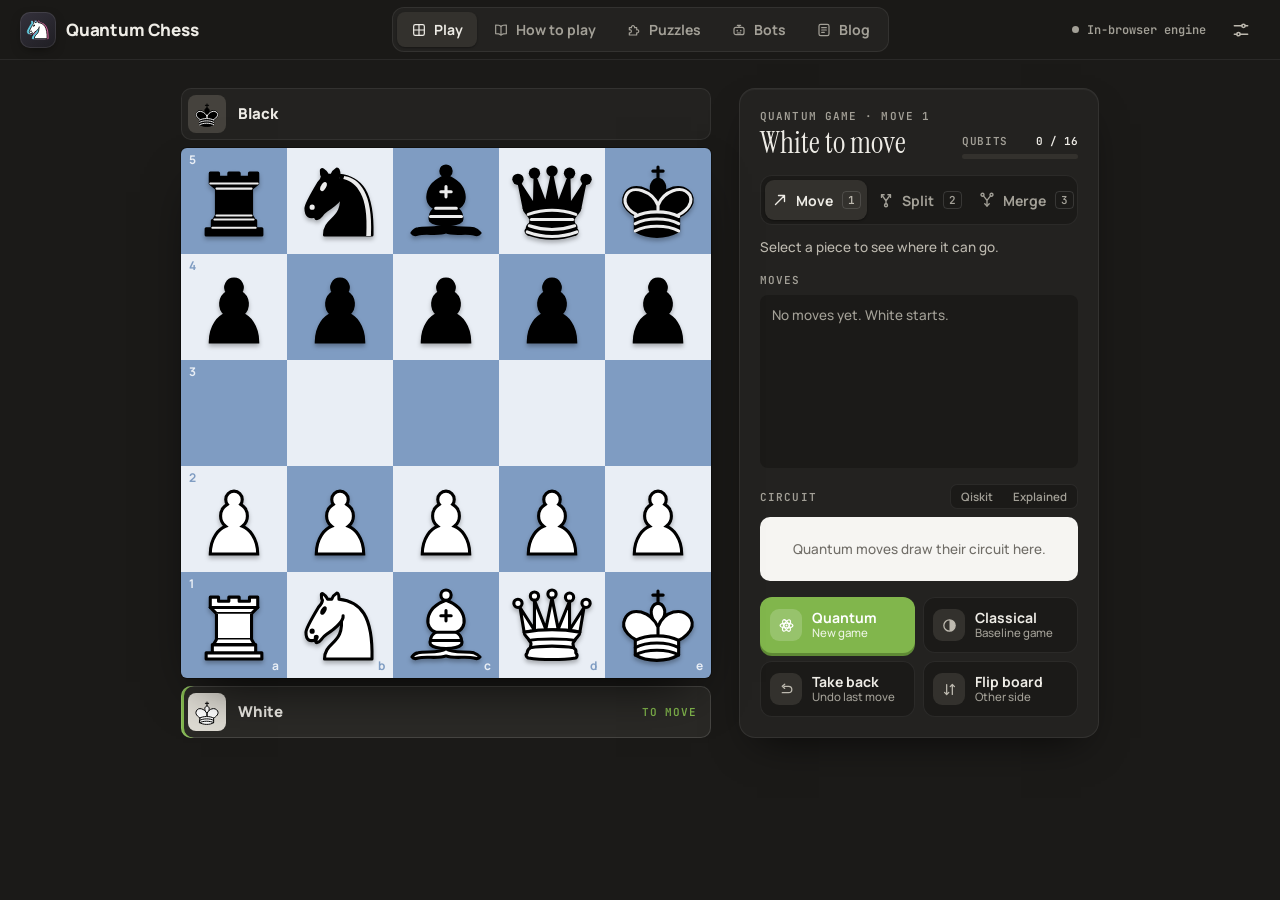
==== web/index.html @ 4a75a184 "Action tiles on Play, bots beside the board, author block on the Blog - Play panel: four rectangular" ====
<!doctype html>
<html lang="en">
<head>
<meta charset="utf-8">
<meta name="viewport" content="width=device-width, initial-scale=1">
<title>Quantum Chess 5×5</title>
<link rel="preconnect" href="https://fonts.googleapis.com">
<link rel="preconnect" href="https://fonts.gstatic.com" crossorigin>
<link rel="stylesheet" href="https://fonts.googleapis.com/css2?family=Manrope:wght@400;500;600;700;800&family=Instrument+Serif:ital@0;1&family=JetBrains+Mono:wght@400;600&display=swap">
<link rel="stylesheet" href="style.css">
<script>
  try {
    var ui = (JSON.parse(localStorage.getItem("qc-settings") || "{}").ui) || "dark";
    if (ui === "system") ui = matchMedia("(prefers-color-scheme: light)").matches ? "light" : "dark";
    document.documentElement.dataset.ui = ui;
  } catch (e) { document.documentElement.dataset.ui = "dark"; }
</script>
</head>
<body data-theme="blue">

<!-- icon sprite: one consistent 24px, 1.8-stroke set -->
<svg width="0" height="0" style="position:absolute" aria-hidden="true">
  <defs>
    <symbol id="i-sliders" viewBox="0 0 24 24"><path d="M4 7h9M17 7h3M4 17h3M11 17h9"/><circle cx="15" cy="7" r="2"/><circle cx="9" cy="17" r="2"/></symbol>
    <symbol id="i-move" viewBox="0 0 24 24"><path d="M6 18L18 6M18 6h-8M18 6v8"/></symbol>
    <symbol id="i-split" viewBox="0 0 24 24"><circle cx="12" cy="19" r="2"/><path d="M12 17v-4L6.5 5.5M12 13l5.5-7.5"/><path d="M6 5h3.5M6 5v3.5M18 5h-3.5M18 5v3.5"/></symbol>
    <symbol id="i-merge" viewBox="0 0 24 24"><circle cx="6" cy="5" r="2"/><circle cx="18" cy="5" r="2"/><path d="M7.3 6.6L12 12.5l4.7-5.9M12 12.5V20"/><path d="M9 17l3 3 3-3"/></symbol>
    <symbol id="i-board" viewBox="0 0 24 24"><rect x="4" y="4" width="16" height="16" rx="2.5"/><path d="M4 12h16M12 4v16"/></symbol>
    <symbol id="i-book" viewBox="0 0 24 24"><path d="M12 6.5C10 5 7.5 4.5 4 4.5v13c3.5 0 6 .5 8 2 2-1.5 4.5-2 8-2v-13c-3.5 0-6 .5-8 2z"/><path d="M12 6.5v13"/></symbol>
    <symbol id="i-article" viewBox="0 0 24 24"><rect x="4.5" y="3.5" width="15" height="17" rx="2.5"/><path d="M8.5 8.5h7M8.5 12h7M8.5 15.5h4"/></symbol>
    <symbol id="i-close" viewBox="0 0 24 24"><path d="M6.5 6.5l11 11M17.5 6.5l-11 11"/></symbol>
    <symbol id="i-atom" viewBox="0 0 24 24"><circle cx="12" cy="12" r="1.4" fill="currentColor" stroke="none"/><ellipse cx="12" cy="12" rx="9" ry="3.5"/><ellipse cx="12" cy="12" rx="9" ry="3.5" transform="rotate(60 12 12)"/><ellipse cx="12" cy="12" rx="9" ry="3.5" transform="rotate(120 12 12)"/></symbol>
    <symbol id="i-chip" viewBox="0 0 24 24"><rect x="7" y="7" width="10" height="10" rx="1.8"/><path d="M10 3.5V7M14 3.5V7M10 17v3.5M14 17v3.5M3.5 10H7M3.5 14H7M17 10h3.5M17 14h3.5"/></symbol>
    <symbol id="i-auto" viewBox="0 0 24 24"><path d="M4.5 12a7.5 7.5 0 0 1 13-5.1M19.5 12a7.5 7.5 0 0 1-13 5.1"/><path d="M18 3.5v4h-4M6 20.5v-4h4"/></symbol>
    <symbol id="i-plus" viewBox="0 0 24 24"><path d="M12 5v14M5 12h14"/></symbol>
    <symbol id="i-robot" viewBox="0 0 24 24"><rect x="4.5" y="8" width="15" height="11" rx="3"/><path d="M12 8V5M9.5 5h5"/><circle cx="9.3" cy="13" r="1.2" fill="currentColor" stroke="none"/><circle cx="14.7" cy="13" r="1.2" fill="currentColor" stroke="none"/><path d="M9.5 16.5h5"/></symbol>
    <symbol id="i-users" viewBox="0 0 24 24"><circle cx="9" cy="8.5" r="3.2"/><path d="M3.5 19c0-3 2.5-5 5.5-5s5.5 2 5.5 5"/><circle cx="16.5" cy="9.5" r="2.5"/><path d="M15.5 14.3c2.8.2 5 2.1 5 4.7"/></symbol>
    <symbol id="i-undo" viewBox="0 0 24 24"><path d="M8.5 7.5H15a4.5 4.5 0 0 1 0 9H6"/><path d="M9.5 4.5l-3.5 3 3.5 3"/></symbol>
    <symbol id="i-flip" viewBox="0 0 24 24"><path d="M8 5v14M5 16l3 3 3-3M16 19V5M13 8l3-3 3 3"/></symbol>
    <symbol id="i-coords" viewBox="0 0 24 24"><path d="M5 4v15h15"/><path d="M9 19v-2M13 19v-2M17 19v-2M5 7h2M5 11h2M5 15h2"/></symbol>
    <symbol id="i-percent" viewBox="0 0 24 24"><path d="M18.5 5.5l-13 13"/><circle cx="7.5" cy="7.5" r="2.3"/><circle cx="16.5" cy="16.5" r="2.3"/></symbol>
    <symbol id="i-target" viewBox="0 0 24 24"><circle cx="12" cy="12" r="8"/><circle cx="12" cy="12" r="2.6" fill="currentColor" stroke="none"/></symbol>
    <symbol id="i-motion" viewBox="0 0 24 24"><path d="M4 8h6M3 12h8M4 16h6"/><circle cx="16" cy="12" r="4.5"/></symbol>
    <symbol id="i-palette" viewBox="0 0 24 24"><path d="M12 3.5a8.5 8.5 0 1 0 0 17c1.1 0 1.7-.7 1.7-1.6 0-.5-.2-.9-.5-1.2-.3-.3-.5-.7-.5-1.1 0-.9.7-1.6 1.6-1.6h1.9a4.8 4.8 0 0 0 4.8-4.8c0-3.7-3.8-6.7-9-6.7z"/><circle cx="7.6" cy="11.2" r="1.1" fill="currentColor" stroke="none"/><circle cx="10.4" cy="7.6" r="1.1" fill="currentColor" stroke="none"/><circle cx="14.8" cy="7.9" r="1.1" fill="currentColor" stroke="none"/></symbol>
    <symbol id="i-half" viewBox="0 0 24 24"><circle cx="12" cy="12" r="8"/><path d="M12 4a8 8 0 0 1 0 16z" fill="currentColor" stroke="none"/></symbol>
    <symbol id="i-check" viewBox="0 0 24 24"><path d="M5 12.5l4.5 4.5L19 7.5"/></symbol>
    <symbol id="i-play" viewBox="0 0 24 24"><path d="M8 5.5v13l10.5-6.5z" fill="currentColor" stroke="none"/></symbol>
    <symbol id="i-pause" viewBox="0 0 24 24"><path d="M8 5.5v13M16 5.5v13" stroke-width="3"/></symbol>
    <symbol id="i-prev" viewBox="0 0 24 24"><path d="M15 6l-6 6 6 6"/></symbol>
    <symbol id="i-next" viewBox="0 0 24 24"><path d="M9 6l6 6-6 6"/></symbol>
    <symbol id="i-puzzle" viewBox="0 0 24 24"><path d="M5 8.5h3.2a2.4 2.4 0 1 1 4.6 0H16v3.2a2.4 2.4 0 1 1 0 4.6v3.2H5v-3.2a2.4 2.4 0 1 0 0-4.6z"/></symbol>
    <symbol id="i-moon" viewBox="0 0 24 24"><path d="M19.5 14.6A7.8 7.8 0 1 1 9.4 4.5a6.3 6.3 0 0 0 10.1 10.1z"/></symbol>
    <symbol id="i-sun" viewBox="0 0 24 24"><circle cx="12" cy="12" r="4"/><path d="M12 3v1.8M12 19.2V21M3 12h1.8M19.2 12H21M5.6 5.6l1.3 1.3M17.1 17.1l1.3 1.3M5.6 18.4l1.3-1.3M17.1 6.9l1.3-1.3"/></symbol>
    <symbol id="i-monitor" viewBox="0 0 24 24"><rect x="3.5" y="4.5" width="17" height="12" rx="2"/><path d="M9 20h6M12 16.5V20"/></symbol>
    <symbol id="i-bulb" viewBox="0 0 24 24"><path d="M9 18h6M10 21h4M12 3a6 6 0 0 0-3.5 10.9c.6.5 1 1.2 1 2V16h5v-.1c0-.8.4-1.5 1-2A6 6 0 0 0 12 3z"/></symbol>
    <symbol id="i-reset" viewBox="0 0 24 24"><path d="M4.5 12a7.5 7.5 0 1 0 2.2-5.3L4.5 9"/><path d="M4.5 4.5V9H9"/></symbol>
    <symbol id="i-eye" viewBox="0 0 24 24"><path d="M2.5 12S6 5.5 12 5.5 21.5 12 21.5 12 18 18.5 12 18.5 2.5 12 2.5 12z"/><circle cx="12" cy="12" r="3"/></symbol>
    <symbol id="i-arrow" viewBox="0 0 24 24"><path d="M5 12h14M13 6l6 6-6 6"/></symbol>
    <symbol id="i-dice" viewBox="0 0 24 24"><rect x="4" y="4" width="16" height="16" rx="3"/><circle cx="9" cy="9" r="1.3" fill="currentColor" stroke="none"/><circle cx="15" cy="15" r="1.3" fill="currentColor" stroke="none"/><circle cx="15" cy="9" r="1.3" fill="currentColor" stroke="none"/><circle cx="9" cy="15" r="1.3" fill="currentColor" stroke="none"/></symbol>
  </defs>
</svg>

<header class="topbar">
  <a class="brand" href="#play" aria-label="Quantum Chess home">
    <span class="mark" aria-hidden="true"><img src="pieces/wN.svg" alt=""></span>
    <span class="wordmark">Quantum&nbsp;Chess</span>
  </a>
  <nav class="nav" aria-label="Sections">
    <a href="#play" data-route="play"><svg class="ic"><use href="#i-board"/></svg>Play</a>
    <a href="#manual" data-route="manual"><svg class="ic"><use href="#i-book"/></svg><span class="l">How to play</span><span class="s">Manual</span></a>
    <a href="#puzzles" data-route="puzzles"><svg class="ic"><use href="#i-puzzle"/></svg>Puzzles</a>
    <a href="#bots" data-route="bots"><svg class="ic"><use href="#i-robot"/></svg>Bots</a>
    <a href="#blog" data-route="blog"><svg class="ic"><use href="#i-article"/></svg>Blog</a>
  </nav>
  <div class="top-actions">
    <span class="engine-status" id="enginePill" title="Which engine computes the quantum state"></span>
    <button id="settingsBtn" class="icon-btn" aria-label="Settings" title="Settings"><svg class="ic"><use href="#i-sliders"/></svg></button>
  </div>
</header>

<!-- ============================================================ PLAY -->
<main id="view-play" class="view layout">
  <section class="board-col" id="gameBoardCol">
    <div class="player-bar" id="barTop">
      <div class="avatar black"></div>
      <div class="pinfo"><div class="pname" id="nameTop">Black</div><div class="captured" id="capTop"></div></div>
      <div class="turn-flag">to move</div>
    </div>

    <div class="board-wrap">
      <div id="board" class="board" aria-label="Chess board"></div>
      <div id="overlay" class="overlay hidden">
        <div class="overlay-card" role="dialog" aria-labelledby="overlayTitle">
          <div class="ov-crown" id="ovCrown"></div>
          <div class="overlay-kicker" id="ovKicker">Game over</div>
          <div id="overlayTitle" class="overlay-title"></div>
          <div id="overlaySub" class="overlay-sub"></div>
          <div class="ov-stats" id="ovStats"></div>
          <div class="ov-actions">
            <button class="btn primary" id="overlayNew"><svg class="ic"><use href="#i-play"/></svg>Play again</button>
            <button class="btn ghost" id="overlayReview"><svg class="ic"><use href="#i-eye"/></svg>Review</button>
          </div>
        </div>
      </div>
    </div>

    <div class="player-bar" id="barBottom">
      <div class="avatar white"></div>
      <div class="pinfo"><div class="pname" id="nameBottom">White</div><div class="captured" id="capBottom"></div></div>
      <div class="turn-flag">to move</div>
    </div>
  </section>

  <aside class="panel" id="gamePanel">
    <header class="panel-top">
      <div>
        <div class="kicker" id="modeTag">Quantum game</div>
        <div class="status" id="status">White to move</div>
      </div>
      <div class="qmeter" id="qubits" title="Uncertain squares currently simulated as qubits (cap 16)">
        <div class="qm-row"><span>Qubits</span><b class="qm-val">0 / 16</b></div>
        <div class="qm-bar"><i></i></div>
      </div>
    </header>

    <div class="segmented" role="tablist" aria-label="Move type">
      <button class="mode active" data-mode="move"><svg class="ic"><use href="#i-move"/></svg>Move<kbd>1</kbd></button>
      <button class="mode" data-mode="split"><svg class="ic"><use href="#i-split"/></svg>Split<kbd>2</kbd></button>
      <button class="mode" data-mode="merge"><svg class="ic"><use href="#i-merge"/></svg>Merge<kbd>3</kbd></button>
    </div>
    <p class="hint" id="hint">Select a piece to see where it can go.</p>

    <section class="psec grow">
      <h4>Moves</h4>
      <div id="moves" class="movelist"><p class="empty">No moves yet. White starts.</p></div>
    </section>

    <section class="psec">
      <div class="psec-head">
        <h4 id="circuitTitle">Circuit</h4>
        <div class="viewtoggle" role="tablist" aria-label="Circuit view">
          <button data-cview="qiskit" title="Drawn the way Qiskit draws circuits">Qiskit</button>
          <button data-cview="explained" title="The same circuit with every box named in plain words">Explained</button>
        </div>
      </div>
      <div id="circuit" class="circuit"><span class="empty">Quantum moves draw their circuit here.</span></div>
      <div id="circuitKey"></div>
    </section>

    <footer class="panel-actions tiles">
      <button class="tile-btn primary play-only" id="newQuantum" title="Start a new quantum game"><span class="tile-ic"><svg class="ic"><use href="#i-atom"/></svg></span><span class="tile-text"><b>Quantum</b><small>New game</small></span></button>
      <button class="tile-btn play-only" id="newClassical" title="Same engine with split and merge switched off: the classical baseline"><span class="tile-ic"><svg class="ic"><use href="#i-half"/></svg></span><span class="tile-text"><b>Classical</b><small>Baseline game</small></span></button>
      <button class="tile-btn" id="takeBack" title="Take back the last move"><span class="tile-ic"><svg class="ic"><use href="#i-undo"/></svg></span><span class="tile-text"><b>Take back</b><small>Undo last move</small></span></button>
      <button class="tile-btn play-only" id="flipBoard" title="View the board from the other side"><span class="tile-ic"><svg class="ic"><use href="#i-flip"/></svg></span><span class="tile-text"><b>Flip board</b><small>Other side</small></span></button>
      <button class="tile-btn primary bots-only" id="panelNew" title="Start a new match against the same opponent"><span class="tile-ic"><svg class="ic"><use href="#i-play"/></svg></span><span class="tile-text"><b>New match</b><small>Same opponent</small></span></button>
    </footer>
  </aside>
</main>

<!-- ============================================================ MANUAL -->
<main id="view-manual" class="view doc hidden">
  <aside class="toc-side" id="manualToc" aria-label="Manual contents"></aside>
  <article class="article" id="manualBody"></article>
</main>

<!-- ============================================================ PUZZLES -->
<main id="view-puzzles" class="view puzzles hidden"></main>

<!-- ============================================================ BLOG -->
<!-- ============================================================ BOTS -->
<main id="view-bots" class="view botsview hidden">
  <div class="bots-grid">
    <aside class="bots-side">
      <div class="bots-intro">
        <p class="eyebrow">Play against the computer</p>
        <h1>Bots</h1>
        <p class="bots-sub">Each one weighs every legal move by the exact odds of its measurement outcomes.</p>
      </div>
      <div class="bot-cards" id="botCards"></div>
      <div class="bots-options">
        <div class="setup-group">
          <span class="setup-label">You play</span>
          <div class="segmented small"><button class="mode" data-side="w">White</button><button class="mode" data-side="b">Black</button></div>
        </div>
        <div class="setup-group">
          <span class="setup-label">Rules</span>
          <div class="segmented small"><button class="mode" data-rules="quantum">Quantum</button><button class="mode" data-rules="classical" title="Same engine with split and merge switched off">Classical</button></div>
        </div>
      </div>
    </aside>
    <div class="layout" id="botsArena"></div>
  </div>
</main>

<main id="view-blog" class="view doc single hidden">
  <article class="article" id="blogBody"></article>
</main>

<!-- ============================================================ SETTINGS -->
<dialog id="settings" class="drawer" aria-labelledby="settingsTitle">
  <div class="drawer-head">
    <h2 id="settingsTitle" tabindex="-1" autofocus>Settings</h2>
    <form method="dialog"><button class="icon-btn" aria-label="Close settings"><svg class="ic"><use href="#i-close"/></svg></button></form>
  </div>

  <div class="drawer-body">
    <section class="set-group">
      <h3><svg class="ic"><use href="#i-sun"/></svg>Appearance</h3>
      <div class="ui-modes" id="uiModes">
        <button class="ui-card" data-ui-mode="dark"><span class="ui-preview dark"></span><span><svg class="ic"><use href="#i-moon"/></svg>Dark</span></button>
        <button class="ui-card" data-ui-mode="light"><span class="ui-preview light"></span><span><svg class="ic"><use href="#i-sun"/></svg>Light</span></button>
        <button class="ui-card" data-ui-mode="system"><span class="ui-preview system"></span><span><svg class="ic"><use href="#i-monitor"/></svg>System</span></button>
      </div>
    </section>

    <section class="set-group">
      <h3><svg class="ic"><use href="#i-palette"/></svg>Board theme</h3>
      <div class="themes" id="themes"></div>
    </section>

    <section class="set-group">
      <h3><svg class="ic"><use href="#i-board"/></svg>Board</h3>
      <label class="row"><svg class="ic"><use href="#i-coords"/></svg><span class="row-text"><b>Coordinates</b><small>Files a–e and ranks 1–5 on the edge squares</small></span><input type="checkbox" data-setting="coords"><span class="switch"></span></label>
      <label class="row"><svg class="ic"><use href="#i-percent"/></svg><span class="row-text"><b>Probability readout</b><small>Bar and percentage on pieces in superposition</small></span><input type="checkbox" data-setting="badges"><span class="switch"></span></label>
      <label class="row"><svg class="ic"><use href="#i-target"/></svg><span class="row-text"><b>Legal move hints</b><small>Dots for moves, rings for captures</small></span><input type="checkbox" data-setting="hints"><span class="switch"></span></label>
      <label class="row"><svg class="ic"><use href="#i-motion"/></svg><span class="row-text"><b>Motion</b><small>Superposition shimmer and measurement pulse</small></span><input type="checkbox" data-setting="anim"><span class="switch"></span></label>
      <label class="row"><svg class="ic"><use href="#i-flip"/></svg><span class="row-text"><b>Flip board</b><small>Play from Black's side</small></span><input type="checkbox" data-setting="flip"><span class="switch"></span></label>
    </section>

    <section class="set-group">
      <h3><svg class="ic"><use href="#i-atom"/></svg>Quantum engine</h3>
      <div class="engines">
        <label class="engine-card"><input type="radio" name="engine" value="auto"><svg class="ic"><use href="#i-auto"/></svg><span class="row-text"><b>Automatic</b><small>Qiskit when the server is running, otherwise in-browser</small></span><span class="radio"></span></label>
        <label class="engine-card"><input type="radio" name="engine" value="qiskit"><svg class="ic"><use href="#i-atom"/></svg><span class="row-text"><b>Qiskit</b><small>Statevector.evolve and .measure on the server · <code>uvicorn src.api:app</code></small><span class="chip" id="qiskitChip">Checking…</span></span><span class="radio"></span></label>
        <label class="engine-card"><input type="radio" name="engine" value="local"><svg class="ic"><use href="#i-chip"/></svg><span class="row-text"><b>In-browser</b><small>JavaScript port, verified against Qiskit, works offline</small><span class="chip ok">Always available</span></span><span class="radio"></span></label>
      </div>
      <p class="set-note" id="engineNote"></p>
    </section>
  </div>

  <div class="drawer-foot">
    <button class="btn ghost" id="resetSettings">Reset to defaults</button>
    <form method="dialog"><button class="btn primary"><svg class="ic"><use href="#i-check"/></svg>Done</button></form>
  </div>
</dialog>

<div id="toast" class="toast hidden" role="status"></div>

<script src="engine.js"></script>
<script src="bot.js"></script>
<script src="puzzles-core.js"></script>
<script src="learn.js"></script>
<script src="content.js"></script>
<script src="puzzles.js"></script>
<script src="app.js"></script>
</body>
</html>
---- web/style.css ----
/* ==========================================================================
   Quantum Chess 5×5 — design tokens
   Neutrals are warm charcoal (chess-site familiar). Quantum state has its own
   language: a cyan/magenta "chromatic split", used only where something is
   genuinely in superposition. Green is reserved for primary actions.
   ========================================================================== */
:root {
  color-scheme: dark;
  --bg: #1b1a18;
  --surface: #232220;
  --surface-2: #2a2926;
  --raised: #33312d;
  --hair: rgba(255, 255, 255, 0.07);
  --hair-2: rgba(255, 255, 255, 0.13);
  --text: #eeece6;
  --text-2: #bdb9af;
  --text-3: #a3a097;

  --go: #81b64c;
  --go-press: #5f8a35;
  --q-cyan: #5fd4e8;
  --q-mag: #ff76b8;
  --q-ink: #1f8fa6;
  --select: rgba(255, 221, 87, 0.52);
  --lastmove: rgba(255, 221, 87, 0.36);

  --ui: "Manrope", "Segoe UI", system-ui, -apple-system, sans-serif;
  --display: "Instrument Serif", Georgia, "Times New Roman", serif;
  --mono: "JetBrains Mono", Consolas, "Courier New", monospace;

  --sq: min(13.4vh, 106px);
  --r: 10px;
  --shadow: 0 1px 0 rgba(255, 255, 255, 0.04) inset, 0 18px 40px -18px rgba(0, 0, 0, 0.7);
}
body[data-theme="blue"]     { --light: #e9eef5; --dark: #7f9cc2; --hl-light: #c9dcf3; --hl-dark: #6a8fc2; --sel-light: #b2cdef; --sel-dark: #5a82bb; }
body[data-theme="pink"]     { --light: #fcf0f3; --dark: #d98fa8; --hl-light: #f7d6e1; --hl-dark: #cb7a97; --sel-light: #f3c4d4; --sel-dark: #bf6a88; }
body[data-theme="lavender"] { --light: #f2eefa; --dark: #9886c4; --hl-light: #e0d6f6; --hl-dark: #8873bb; --sel-light: #d3c5f2; --sel-dark: #7a64b0; }
body[data-theme="green"]    { --light: #ecedd1; --dark: #779657; --hl-light: #f5f682; --hl-dark: #b9ca43; --sel-light: #f7f769; --sel-dark: #bbcb2b; }

* { box-sizing: border-box; }
html, body { margin: 0; }
body {
  background: var(--bg);
  color: var(--text);
  font: 500 15px/1.5 var(--ui);
  -webkit-font-smoothing: antialiased;
  min-height: 100vh;
}
button { font: inherit; color: inherit; cursor: pointer; border: 0; background: none; }
a { color: var(--q-cyan); }
.hidden { display: none !important; }
.ic { width: 18px; height: 18px; flex: none; fill: none; stroke: currentColor; stroke-width: 1.8; stroke-linecap: round; stroke-linejoin: round; }
code { font: 500 0.88em var(--mono); background: rgba(95, 212, 232, 0.1); color: #a9ecf6; padding: 1px 6px; border-radius: 5px; }
kbd { font: 600 11px var(--mono); color: var(--text-3); border: 1px solid var(--hair-2); border-radius: 4px; padding: 0 5px; line-height: 16px; }
:focus-visible { outline: 2px solid var(--q-cyan); outline-offset: 2px; }

/* ---------- buttons ---------- */
.btn { display: inline-flex; align-items: center; justify-content: center; gap: 8px; height: 44px; padding: 0 18px; border-radius: 10px; font-weight: 700; font-size: 15px; transition: transform 0.08s, background 0.15s, box-shadow 0.15s; }
.btn.primary { background: var(--go); color: #fff; box-shadow: 0 3px 0 var(--go-press); }
.btn.primary:hover { background: #8cc256; }
.btn.primary:active { transform: translateY(2px); box-shadow: 0 1px 0 var(--go-press); }
.btn.primary:disabled { opacity: 0.55; cursor: progress; }
.btn.ghost { color: var(--text-2); box-shadow: inset 0 0 0 1px var(--hair-2); }
.btn.ghost:hover { color: var(--text); background: var(--surface-2); }
.icon-btn { width: 38px; height: 38px; display: inline-grid; place-items: center; border-radius: 9px; color: var(--text-2); }
.icon-btn:hover { background: var(--surface-2); color: var(--text); }
.icon-btn .ic { width: 20px; height: 20px; }

/* ---------- top bar ---------- */
.topbar {
  position: sticky; top: 0; z-index: 20;
  display: grid; grid-template-columns: 1fr auto 1fr; align-items: center; gap: 16px;
  height: 60px; padding: 0 20px;
  background: rgba(27, 26, 24, 0.86); backdrop-filter: blur(10px);
  border-bottom: 1px solid var(--hair);
}
.brand { display: flex; align-items: center; gap: 10px; color: var(--text); text-decoration: none; justify-self: start; }
/* logo: the knight in superposition (same cyan/pink fringe as pieces on the board) on a dark tile */
.mark { width: 36px; height: 36px; border-radius: 10px; display: grid; place-items: center; flex: none;
  background: linear-gradient(145deg, #34313c, #1f1e23); box-shadow: inset 0 0 0 1px rgba(255, 255, 255, 0.09), 0 4px 12px -4px rgba(0, 0, 0, 0.6); }
.mark img { width: 25px; height: 25px; filter: drop-shadow(-1.8px 0 0 rgba(95, 212, 232, 0.95)) drop-shadow(1.8px 0 0 rgba(255, 118, 184, 0.9)); transition: filter 0.25s; }
.brand:hover .mark img { filter: drop-shadow(-2.6px 0 0 rgba(95, 212, 232, 0.95)) drop-shadow(2.6px 0 0 rgba(255, 118, 184, 0.9)); }
.wordmark { font: 800 17px/1 var(--ui); letter-spacing: -0.01em; display: flex; align-items: baseline; gap: 6px; }
.wordmark small { font: 700 11px var(--mono); color: var(--q-cyan); background: rgba(95, 212, 232, 0.1); padding: 2px 6px; border-radius: 5px; letter-spacing: 0.02em; }

.nav { display: flex; gap: 2px; padding: 4px; background: var(--surface); border: 1px solid var(--hair); border-radius: 12px; }
.nav a { display: flex; align-items: center; gap: 7px; padding: 7px 14px; border-radius: 8px; color: var(--text-3); text-decoration: none; font-weight: 700; font-size: 14px; white-space: nowrap; transition: color 0.15s, background 0.15s; }
.nav a:hover { color: var(--text); }
.nav a.active { color: var(--text); background: var(--raised); box-shadow: 0 1px 2px rgba(0, 0, 0, 0.35); }
.nav .ic { width: 16px; height: 16px; }
.nav .s { display: none; }
.top-actions { display: flex; align-items: center; gap: 6px; justify-self: end; }
.engine-status { display: inline-flex; align-items: center; gap: 8px; font: 600 12px var(--mono); color: var(--text-3); padding: 6px 10px; border-radius: 8px; }
.engine-status .edot { width: 7px; height: 7px; border-radius: 50%; background: var(--text-3); }
.engine-status.qiskit { color: var(--text-2); }
.engine-status.qiskit .edot { background: var(--q-cyan); box-shadow: 0 0 0 3px rgba(95, 212, 232, 0.18); }

/* ---------- play layout ---------- */
.layout { display: flex; gap: 28px; justify-content: center; align-items: stretch; padding: 28px 24px 48px; flex-wrap: wrap; }
.board-col { display: flex; flex-direction: column; gap: 8px; }

.player-bar { display: flex; align-items: center; gap: 12px; width: calc(var(--sq) * 5); height: 52px; padding: 0 14px 0 7px; border-radius: 10px; background: var(--surface); box-shadow: inset 0 0 0 1px var(--hair); transition: background 0.2s, box-shadow 0.2s; }
.player-bar.turn { background: var(--surface-2); box-shadow: inset 0 0 0 1px var(--hair-2), inset 3px 0 0 var(--go); }
.avatar { width: 38px; height: 38px; border-radius: 8px; background-size: 78%; background-position: center 60%; background-repeat: no-repeat; flex: none; }
.avatar.white { background-color: #dedbd3; background-image: url(pieces/wK.svg); }
.avatar.black { background-color: #45423d; background-image: url(pieces/bK.svg); }
.pinfo { flex: 1; min-width: 0; display: flex; flex-direction: column; justify-content: center; }
.pname { font-weight: 800; font-size: 15px; line-height: 1.2; }
.captured { display: flex; height: 18px; margin-top: 2px; }
.captured:empty { display: none; }
.captured span { width: 18px; height: 18px; background-size: contain; margin-right: -5px; opacity: 0.9; }
.turn-flag { font: 600 11px var(--mono); text-transform: uppercase; letter-spacing: 0.08em; color: var(--go); opacity: 0; transition: opacity 0.2s; }
.player-bar.turn .turn-flag { opacity: 1; }

/* ---------- board ---------- */
.board-wrap { position: relative; }
.board {
  display: grid; grid-template-columns: repeat(5, var(--sq)); grid-template-rows: repeat(5, var(--sq));
  border-radius: 6px; overflow: hidden; user-select: none;
  box-shadow: 0 0 0 1px rgba(0, 0, 0, 0.35), 0 24px 50px -20px rgba(0, 0, 0, 0.8);
}
.sq { position: relative; display: grid; place-items: center; cursor: pointer; }
.sq.light { background: var(--light); }
.sq.dark { background: var(--dark); }
.sq.light.last { background: var(--hl-light); }
.sq.dark.last { background: var(--hl-dark); }
.sq.light.sel { background: var(--sel-light); }
.sq.dark.sel { background: var(--sel-dark); }
.coord { position: absolute; font: 700 12px var(--ui); pointer-events: none; }
.coord.rank { top: 6px; left: 8px; line-height: 1; }
.coord.file { bottom: 6px; right: 8px; line-height: 1; }
.sq.light .coord { color: var(--dark); }
.sq.dark .coord { color: var(--light); }

.piece {
  position: relative; width: 86%; height: 86%;
  background: center / contain no-repeat;
  filter: drop-shadow(0 3px 2px rgba(0, 0, 0, 0.28));
  transition: opacity 0.35s ease, transform 0.15s ease; pointer-events: none;
}
.sq:hover .piece { transform: translateY(-2px); }
/* superposition: a chromatic split, not a glow */
.piece.maybe {
  filter: drop-shadow(2.5px 0 0 rgba(255, 118, 184, 0.6)) drop-shadow(-2.5px 0 0 rgba(95, 212, 232, 0.7)) drop-shadow(0 3px 2px rgba(0, 0, 0, 0.22));
  animation: qsplit 3.2s ease-in-out infinite;
}
@keyframes qsplit {
  50% { filter: drop-shadow(1px 0 0 rgba(255, 118, 184, 0.5)) drop-shadow(-1px 0 0 rgba(95, 212, 232, 0.6)) drop-shadow(0 3px 2px rgba(0, 0, 0, 0.22)); }
}
.prob-num {
  position: absolute; top: 5%; right: 5%; z-index: 2; pointer-events: none;
  font: 700 11px/16px var(--mono); color: #0e3b45; background: rgba(255, 255, 255, 0.9);
  padding: 0 5px; border-radius: 4px; box-shadow: 0 1px 2px rgba(0, 0, 0, 0.25);
}
.prob-bar { position: absolute; left: 0; right: 0; bottom: 0; height: 4px; background: rgba(0, 0, 0, 0.14); pointer-events: none; }
.prob-bar i { display: block; height: 100%; background: var(--q-ink); }

.dot { position: absolute; width: 30%; height: 30%; border-radius: 50%; background: rgba(0, 0, 0, 0.16); pointer-events: none; }
.ring { position: absolute; inset: 3%; border-radius: 50%; border: 6px solid rgba(0, 0, 0, 0.16); pointer-events: none; }
.qdot { position: absolute; width: 32%; height: 32%; border-radius: 50%; border: 2.5px dashed var(--q-ink); background: rgba(95, 212, 232, 0.22); pointer-events: none; }
.picked { position: absolute; inset: 0; background: rgba(95, 212, 232, 0.28); box-shadow: inset 0 0 0 3px var(--q-ink); pointer-events: none; }
.partner { position: absolute; inset: 0; box-shadow: inset 0 0 0 3px var(--q-ink); pointer-events: none; }
.flash::after { content: ""; position: absolute; inset: 0; pointer-events: none; animation: measure 0.9s ease-out forwards; }
@keyframes measure {
  0% { box-shadow: inset 0 0 0 0 rgba(95, 212, 232, 0.9); background: rgba(95, 212, 232, 0.45); }
  100% { box-shadow: inset 0 0 0 calc(var(--sq) / 2) rgba(95, 212, 232, 0); background: transparent; }
}
body.no-anim .piece.maybe { animation: none; }
body.no-anim .piece, body.no-anim .sq:hover .piece { transition: none; transform: none; }
body.no-anim .flash::after { animation: none; }

/* game-over card */
.overlay { position: absolute; inset: 0; display: grid; place-items: center; background: radial-gradient(circle at 50% 45%, rgba(15, 14, 13, 0.45), rgba(15, 14, 13, 0.78)); backdrop-filter: blur(3px); border-radius: 6px; z-index: 5; animation: ov-fade 0.3s ease-out both; }
.overlay-card { width: min(380px, 88%); padding: 30px 30px 24px; border-radius: 20px; text-align: center; background: linear-gradient(180deg, #2c2a27, #232220); border: 1px solid var(--hair-2); box-shadow: 0 30px 70px -20px rgba(0, 0, 0, 0.85), inset 0 1px 0 rgba(255, 255, 255, 0.06); animation: ov-pop 0.45s cubic-bezier(0.2, 0.9, 0.25, 1.15) both; }
.ov-crown { width: 92px; height: 92px; margin: -2px auto 14px; border-radius: 50%; display: grid; place-items: center; position: relative; }
.ov-crown img { width: 62px; height: 62px; filter: drop-shadow(0 4px 6px rgba(0, 0, 0, 0.45)); position: relative; }
.ov-crown::before { content: ""; position: absolute; inset: -10px; border-radius: 50%; animation: ov-glow 2.4s ease-in-out infinite; }
.ov-crown.white { background: radial-gradient(circle, #f4f1ea, #cfc9bc); }
.ov-crown.white::before { box-shadow: 0 0 0 1px rgba(255, 255, 255, 0.25), 0 0 40px 6px rgba(255, 236, 180, 0.35); }
.ov-crown.black { background: radial-gradient(circle, #4a4742, #2a2825); box-shadow: inset 0 0 0 2px rgba(95, 212, 232, 0.5); }
.ov-crown.black::before { box-shadow: 0 0 0 1px rgba(95, 212, 232, 0.25), 0 0 40px 6px rgba(95, 212, 232, 0.28); }
.ov-crown.draw { width: 120px; border-radius: 46px; background: linear-gradient(90deg, #ddd8cd 50%, #3a3834 50%); }
.ov-crown.draw img { width: 46px; height: 46px; }
.overlay-kicker { font: 600 11px var(--mono); text-transform: uppercase; letter-spacing: 0.14em; color: var(--text-3); }
.overlay-title { font: 400 54px/1.02 var(--display); margin: 6px 0 6px; color: var(--text); }
.overlay-sub { color: var(--text-2); font-size: 15px; margin-bottom: 20px; }
.ov-stats { display: grid; grid-template-columns: repeat(4, 1fr); margin: 0 -6px 22px; padding: 14px 0; border-top: 1px solid var(--hair); border-bottom: 1px solid var(--hair); }
.ov-stats div { display: flex; flex-direction: column; gap: 3px; }
.ov-stats div + div { border-left: 1px solid var(--hair); }
.ov-stats b { font: 400 28px/1 var(--display); color: var(--text); }
.ov-stats span { font: 600 10px var(--mono); text-transform: uppercase; letter-spacing: 0.08em; color: var(--text-3); }
.ov-actions { display: grid; grid-template-columns: 1fr 1fr; gap: 10px; }
.ov-actions .btn { height: 46px; }
@keyframes ov-fade { from { opacity: 0; } }
@keyframes ov-pop { from { opacity: 0; transform: translateY(12px) scale(0.94); } }
@keyframes ov-glow { 50% { opacity: 0.55; transform: scale(1.06); } }
body.no-anim .overlay, body.no-anim .overlay-card, body.no-anim .ov-crown::before { animation: none; }

/* mini boards (manual figures) */
.board.mini { --msq: min(15vw, 58px); grid-template-columns: repeat(5, var(--msq)); grid-template-rows: repeat(5, var(--msq)); box-shadow: 0 0 0 1px rgba(0, 0, 0, 0.35), 0 12px 30px -14px rgba(0, 0, 0, 0.8); }
.board.mini .sq { cursor: default; }
.board.mini .coord { font-size: 10px; top: 4px; left: 5px; }
.board.mini .coord.file { top: auto; left: auto; bottom: 4px; right: 5px; }
.board.mini .prob-num { font-size: 10px; line-height: 14px; padding: 0 4px; }
.board.mini .prob-bar { height: 3px; }
.board.mini .ring { border-width: 4px; }
.board.mini .qdot { border-width: 2px; }
.board.mini .partner, .board.mini .picked { box-shadow: inset 0 0 0 2px var(--q-ink); }
.board.mini .piece.maybe { animation: none; filter: drop-shadow(1.5px 0 0 rgba(255, 118, 184, 0.6)) drop-shadow(-1.5px 0 0 rgba(95, 212, 232, 0.7)); }

/* ---------- side panel ---------- */
.panel {
  width: 360px; display: flex; flex-direction: column; gap: 16px;
  background: var(--surface); border: 1px solid var(--hair); border-radius: 16px; padding: 20px; box-shadow: var(--shadow);
}
.panel-top { display: flex; justify-content: space-between; align-items: flex-end; gap: 12px; }
.kicker { font: 600 11px var(--mono); text-transform: uppercase; letter-spacing: 0.1em; color: var(--text-3); }
.status { font: 400 30px/1.1 var(--display); margin-top: 3px; }
.qmeter { width: 116px; }
.qm-row { display: flex; justify-content: space-between; font: 600 11px var(--mono); color: var(--text-3); text-transform: uppercase; letter-spacing: 0.06em; }
.qm-row b { color: var(--text); font-weight: 600; letter-spacing: 0; }
.qm-bar { height: 5px; border-radius: 3px; background: var(--raised); margin-top: 6px; overflow: hidden; }
.qm-bar i { display: block; height: 100%; width: 0; background: linear-gradient(90deg, var(--q-cyan), var(--q-mag)); transition: width 0.4s ease; }

.segmented { display: grid; grid-template-columns: repeat(3, 1fr); gap: 4px; padding: 4px; background: var(--bg); border-radius: 12px; border: 1px solid var(--hair); }
.mode { display: flex; align-items: center; justify-content: center; gap: 7px; height: 40px; border-radius: 9px; color: var(--text-3); font-weight: 700; font-size: 14px; transition: color 0.15s, background 0.15s; }
.mode:hover { color: var(--text); }
.mode.active { background: var(--raised); color: var(--text); box-shadow: 0 1px 2px rgba(0, 0, 0, 0.4); }
.mode[data-mode="split"].active .ic, .mode[data-mode="merge"].active .ic { color: var(--q-cyan); }
.mode kbd { margin-left: 2px; }
.mode.active kbd { color: var(--text-2); }
.hint { margin: -4px 0 0; font-size: 13.5px; color: var(--text-2); min-height: 20px; }

.psec h4 { margin: 0 0 8px; font: 600 11px var(--mono); text-transform: uppercase; letter-spacing: 0.1em; color: var(--text-3); }
.empty { margin: 0; color: var(--text-3); font-size: 13.5px; }
.psec.grow { flex: 1 1 0; min-height: 110px; display: flex; flex-direction: column; }
.psec.grow .movelist { flex: 1 1 0; min-height: 0; }
/* move list in the chess.com manner, with a slim scrollbar in the page's own colours */
.movelist { overflow-y: auto; border-radius: 8px; background: var(--bg); scrollbar-width: thin; scrollbar-color: #4a4742 transparent; }
.movelist::-webkit-scrollbar { width: 8px; }
.movelist::-webkit-scrollbar-track { background: transparent; }
.movelist::-webkit-scrollbar-thumb { background: #4a4742; border-radius: 8px; border: 2px solid var(--bg); }
.movelist::-webkit-scrollbar-thumb:hover { background: #5e5a54; }
.movelist .empty { padding-top: 10px; }
.mrow { display: grid; grid-template-columns: 38px 1fr 1fr; align-items: center; height: 32px; padding-right: 6px; font: 600 13.5px var(--mono); }
.mrow:nth-child(even) { background: rgba(255, 255, 255, 0.035); }
.mno { color: var(--text-3); padding-left: 10px; font-weight: 500; }
.mv { min-width: 0; }
.mchip { display: inline-flex; align-items: center; gap: 3px; max-width: 100%; padding: 3px 7px; border-radius: 5px; color: var(--text); white-space: nowrap; overflow: hidden; }
.mv.cur .mchip { background: rgba(255, 255, 255, 0.13); box-shadow: 0 1px 0 rgba(0, 0, 0, 0.4); }
.mv .q { color: var(--q-cyan); }
.mv.fail .mt { color: #f0a35e; text-decoration: line-through; text-decoration-thickness: 1px; }
.fig-ico { width: 17px; height: 17px; flex: none; filter: drop-shadow(0 1px 0 rgba(0, 0, 0, 0.5)); }
.qmark { width: 7px; height: 7px; border-radius: 50%; background: var(--q-cyan); margin-left: 4px; flex: none; box-shadow: 0 0 0 2px rgba(95, 212, 232, 0.2); }
.movelist .empty { padding: 10px 12px; }
.psec-head { display: flex; align-items: center; justify-content: space-between; gap: 10px; margin-bottom: 8px; }
.psec-head h4 { margin: 0; }
.viewtoggle { display: flex; gap: 2px; padding: 2px; border-radius: 7px; background: var(--bg); box-shadow: inset 0 0 0 1px var(--hair); }
.viewtoggle button { padding: 3px 9px; border-radius: 5px; font: 600 11.5px var(--ui); color: var(--text-3); }
.viewtoggle button:hover { color: var(--text); }
.viewtoggle button.active { background: var(--raised); color: var(--text); }
.circuit { min-height: 64px; overflow: hidden; background: #f6f5f2; border-radius: 10px; padding: 10px; display: flex; align-items: center; justify-content: center; }
.circuit img, .circuit svg { display: block; width: 100%; height: auto; max-height: 220px; object-fit: contain; }
.circuit .empty { color: #6f6c66; padding: 6px 8px; }
.panel-actions { display: grid; grid-template-columns: 1fr 1fr; gap: 10px; margin-top: auto; }

.toast {
  position: fixed; left: 50%; bottom: 26px; transform: translateX(-50%); z-index: 50;
  display: flex; align-items: center; gap: 10px; max-width: min(560px, 92vw);
  background: #2d2b28; color: var(--text); padding: 11px 16px 11px 14px; border-radius: 12px;
  box-shadow: 0 16px 40px -10px rgba(0, 0, 0, 0.7), inset 0 0 0 1px var(--hair-2); font-size: 14px;
}
.toast::before { content: ""; width: 8px; height: 8px; border-radius: 50%; background: var(--q-cyan); flex: none; }

/* ---------- manual & blog ---------- */
.doc { display: grid; grid-template-columns: 220px minmax(0, 720px); gap: 56px; justify-content: center; padding: 48px 24px 96px; }
.doc.single { grid-template-columns: minmax(0, 720px); }
.toc-side { position: sticky; top: 92px; align-self: start; }
.toc-side .toc-title { font: 600 11px var(--mono); text-transform: uppercase; letter-spacing: 0.1em; color: var(--text-3); margin-bottom: 10px; }
.toc { display: flex; flex-direction: column; border-left: 1px solid var(--hair-2); }
.toc a { color: var(--text-3); text-decoration: none; font-size: 14px; font-weight: 600; padding: 6px 0 6px 14px; margin-left: -1px; border-left: 2px solid transparent; transition: color 0.15s; }
.toc a:hover { color: var(--text); }
.toc a.active { color: var(--text); border-left-color: var(--q-cyan); }

.article { font-size: 16.5px; line-height: 1.72; color: var(--text-2); }
.article p, .article li { color: var(--text-2); }
.article b, .article strong { color: var(--text); font-weight: 700; }
.article h1 { font: 400 clamp(38px, 5vw, 56px)/1.04 var(--display); color: var(--text); margin: 10px 0 18px; letter-spacing: -0.01em; }
.article h1 em { color: var(--q-cyan); }
.article h2 { font: 400 34px/1.15 var(--display); color: var(--text); margin: 64px 0 14px; scroll-margin-top: 90px; }
.article h3 { font: 700 17px var(--ui); color: var(--text); margin: 28px 0 6px; }
.eyebrow { font: 600 12px var(--mono); text-transform: uppercase; letter-spacing: 0.12em; color: var(--q-cyan); margin: 0; }
.lede { font-size: 20px; line-height: 1.6; color: var(--text); margin: 0 0 8px; }
.secno { display: none; font: 600 12px var(--mono); letter-spacing: 0.1em; color: var(--text-3); margin-bottom: 6px; }
.byline { display: flex; align-items: center; gap: 16px; margin: 22px 0 6px; padding: 16px 0; border-top: 1px solid var(--hair); border-bottom: 1px solid var(--hair); font-size: 14px; }
.byline .av { width: 72px; height: 72px; }
.byline b { display: block; color: var(--text); }
.byline span { color: var(--text-3); }
.qbox { background: var(--surface); border: 1px solid var(--hair); border-left: 3px solid var(--q-cyan); padding: 14px 18px; border-radius: 0 10px 10px 0; font-size: 15px; }
.pull { font: italic 400 30px/1.3 var(--display); color: var(--text); border-left: 3px solid var(--q-mag); padding: 4px 0 4px 22px; margin: 34px 0; }
.ticks { list-style: none; padding: 0; }
.ticks li { position: relative; padding-left: 22px; margin: 8px 0; }
.ticks li::before { content: ""; position: absolute; left: 2px; top: 0.72em; width: 8px; height: 2px; background: var(--q-cyan); border-radius: 1px; }
.steps { padding-left: 22px; }
.steps li { margin: 8px 0; padding-left: 4px; }
.steps li::marker { font: 600 14px var(--mono); color: var(--q-cyan); }

.rules-table { width: 100%; border-collapse: collapse; margin: 18px 0; font-size: 14.5px; line-height: 1.5; }
.rules-table th, .rules-table td { text-align: left; padding: 11px 12px; border-bottom: 1px solid var(--hair); vertical-align: middle; }
.rules-table th { font: 600 11px var(--mono); text-transform: uppercase; letter-spacing: 0.08em; color: var(--text-3); border-bottom-color: var(--hair-2); }
.rules-table td { color: var(--text-2); }
.rules-table td:first-child { color: var(--text); font-weight: 700; white-space: nowrap; }
.rules-table.compact { max-width: 520px; }
.inline-piece { width: 26px; height: 26px; vertical-align: -8px; margin-right: 8px; }

.fig { margin: 34px 0; display: flex; flex-direction: column; align-items: center; gap: 14px; }
.fig-row { display: flex; flex-wrap: wrap; gap: 36px 44px; justify-content: center; margin: 34px 0; }
.fig-row .fig { margin: 0; max-width: 300px; }
.fig-board { position: relative; }
.fig-arrows { position: absolute; inset: 0; width: 100%; height: 100%; pointer-events: none; }
.fig figcaption { font-size: 14px; line-height: 1.55; color: var(--text-2); text-align: center; max-width: 290px; }
.fig figcaption b { color: var(--text-2); font: 600 12px var(--mono); margin-right: 4px; }

.compare-cards { display: grid; grid-template-columns: repeat(2, 1fr); gap: 1px; margin: 22px 0; background: var(--hair); border: 1px solid var(--hair); border-radius: 12px; overflow: hidden; }
.cc { background: var(--bg); padding: 18px 20px; }
.cc .cc-k { font: 600 11px var(--mono); color: var(--q-cyan); text-transform: uppercase; letter-spacing: 0.1em; }
.cc h3 { margin: 4px 0 6px; }
.cc p { margin: 0; font-size: 15px; line-height: 1.55; }
.experiment { background: var(--surface); border: 1px solid var(--hair); border-radius: 14px; padding: 20px; margin: 22px 0; }
.exp-head { display: flex; align-items: center; justify-content: space-between; gap: 14px; flex-wrap: wrap; margin-bottom: 16px; }
.exp-title { font: 600 11px var(--mono); text-transform: uppercase; letter-spacing: 0.1em; color: var(--text-3); }
.exp-status { font-size: 13px; color: var(--text-3); }
.experiment .btn { height: 38px; font-size: 14px; }
.bars { display: flex; flex-direction: column; gap: 12px; }
.bar-row { display: grid; grid-template-columns: 170px 1fr 112px; align-items: center; gap: 14px; font-size: 14px; color: var(--text-2); }
.bar-track { background: var(--bg); border-radius: 6px; height: 24px; overflow: hidden; }
.bar { height: 100%; border-radius: 6px; transition: width 0.7s cubic-bezier(0.2, 0.7, 0.2, 1); }
.bar-value { font: 600 14px var(--mono); color: var(--text); text-align: right; white-space: nowrap; }
.chart { width: 100%; display: block; }
.chart .grid { stroke: var(--hair-2); stroke-width: 1; }
.chart .tick { fill: var(--text-3); font: 500 11px var(--mono); }
.chart .axis { fill: var(--text-3); font: 500 12px var(--ui); }
.note { font-size: 13.5px; color: var(--text-2); margin: 12px 0 0; }
.refs { font-size: 14px; }
.refs li { margin: 6px 0; }

/* ---------- settings drawer ---------- */
.drawer {
  margin: 0 0 0 auto; padding: 0; border: 0; height: 100vh; max-height: 100vh; width: min(440px, 100vw);
  background: var(--surface); color: var(--text); box-shadow: -30px 0 60px -20px rgba(0, 0, 0, 0.7);
  display: none; flex-direction: column;
}
.drawer[open] { display: flex; animation: slide-in 0.22s cubic-bezier(0.2, 0.7, 0.2, 1); }
@keyframes slide-in { from { transform: translateX(30px); opacity: 0; } }
.drawer::backdrop { background: rgba(10, 10, 9, 0.5); backdrop-filter: blur(2px); }
.drawer-head { display: flex; align-items: center; justify-content: space-between; padding: 18px 20px 14px 24px; border-bottom: 1px solid var(--hair); }
.drawer-head h2 { margin: 0; font: 400 30px var(--display); outline: none; }
.drawer form { margin: 0; }
.drawer-body { flex: 1; overflow-y: auto; padding: 4px 0 12px; }
.drawer-foot { display: flex; justify-content: space-between; gap: 10px; padding: 14px 20px; border-top: 1px solid var(--hair); }
.set-group { padding: 18px 24px 6px; }
.set-group h3 { display: flex; align-items: center; gap: 8px; margin: 0 0 12px; font: 600 11px var(--mono); text-transform: uppercase; letter-spacing: 0.1em; color: var(--text-3); }
.set-group h3 .ic { width: 15px; height: 15px; }
.themes { display: grid; grid-template-columns: repeat(2, 1fr); gap: 10px; }
.theme-card { display: flex; align-items: center; gap: 12px; padding: 10px; border-radius: 12px; background: var(--bg); box-shadow: inset 0 0 0 1px var(--hair); text-align: left; transition: box-shadow 0.15s; }
.theme-card:hover { box-shadow: inset 0 0 0 1px var(--hair-2); }
.theme-card.active { box-shadow: inset 0 0 0 2px var(--go); }
.theme-preview { display: grid; grid-template-columns: repeat(2, 18px); grid-template-rows: repeat(2, 18px); border-radius: 5px; overflow: hidden; flex: none; }
.theme-preview i { display: block; }
.theme-card .tname { font-weight: 700; font-size: 14px; line-height: 1.2; }
.theme-card .tsub { font: 500 12px var(--ui); color: var(--text-3); white-space: nowrap; }
.theme-card .ic { margin-left: auto; color: var(--go); opacity: 0; }
.theme-card.active .ic { opacity: 1; }

.row, .engine-card { position: relative; display: flex; align-items: center; gap: 14px; padding: 12px 0; border-bottom: 1px solid var(--hair); cursor: pointer; }
.row:last-child { border-bottom: 0; }
.row > .ic, .engine-card > .ic { color: var(--text-3); width: 20px; height: 20px; }
.row-text { flex: 1; min-width: 0; display: flex; flex-direction: column; }
.row-text b { font-weight: 700; font-size: 14.5px; }
.row-text small { color: var(--text-3); font-size: 12.5px; line-height: 1.4; }
.row input, .engine-card input { position: absolute; opacity: 0; pointer-events: none; }
.switch { width: 40px; height: 24px; border-radius: 12px; background: var(--raised); position: relative; flex: none; transition: background 0.18s; box-shadow: inset 0 0 0 1px var(--hair-2); }
.switch::after { content: ""; position: absolute; top: 3px; left: 3px; width: 18px; height: 18px; border-radius: 50%; background: #d8d5ce; transition: transform 0.18s; }
.row input:checked + .switch { background: var(--go); box-shadow: none; }
.row input:checked + .switch::after { transform: translateX(16px); background: #fff; }
.row input:focus-visible + .switch { outline: 2px solid var(--q-cyan); outline-offset: 2px; }
.engines { display: flex; flex-direction: column; gap: 8px; }
.engine-card { padding: 12px 14px; border: 0; border-radius: 12px; background: var(--bg); box-shadow: inset 0 0 0 1px var(--hair); }
.engine-card:has(input:checked) { box-shadow: inset 0 0 0 2px var(--go); }
.engine-card:has(input:checked) > .ic { color: var(--text); }
.radio { width: 18px; height: 18px; border-radius: 50%; box-shadow: inset 0 0 0 2px var(--text-3); flex: none; }
.engine-card input:checked ~ .radio { box-shadow: inset 0 0 0 5px var(--go); }
.engine-card input:focus-visible ~ .radio { outline: 2px solid var(--q-cyan); outline-offset: 2px; }
.chip { align-self: flex-start; margin-top: 6px; font: 600 10.5px var(--mono); text-transform: uppercase; letter-spacing: 0.06em; padding: 2px 7px; border-radius: 5px; background: var(--raised); color: var(--text-3); }
.chip.ok { background: rgba(129, 182, 76, 0.16); color: #a9d57a; }
.chip.off { background: rgba(240, 163, 94, 0.14); color: #f0b27a; }
.set-note { font-size: 12.5px; color: var(--text-3); margin: 12px 0 8px; line-height: 1.5; }

/* ---------- responsive ---------- */
@media (max-width: 1100px) {
  .doc { grid-template-columns: minmax(0, 720px); }
  .toc-side { display: none; }
}
@media (max-width: 860px) {
  .topbar { grid-template-columns: 1fr auto; height: auto; padding: 10px 14px; row-gap: 10px; }
  .nav { grid-column: 1 / -1; grid-row: 2; justify-content: space-between; overflow-x: auto; scrollbar-width: none; }
  .nav a { padding: 7px 10px; flex: 1; justify-content: center; }
  .nav .l { display: none; }
  .nav .s { display: inline; }
  .engine-status span:last-child { display: none; }
}
@media (max-width: 760px) {
  :root { --sq: calc((100vw - 40px) / 5); }
  body { overflow-x: hidden; }
  .layout { padding: 16px 20px 40px; }
  .psec.grow { flex: none; }
  .psec.grow .movelist { flex: none; max-height: 220px; }
  .panel { width: 100%; }
  .status { font-size: 26px; }
  .doc { padding: 28px 20px 72px; }
  .article h2 { font-size: 29px; margin-top: 48px; }
  .compare-cards { grid-template-columns: 1fr; }
  .bar-row { grid-template-columns: 96px 1fr 92px; font-size: 13px; }
  .themes { grid-template-columns: 1fr; }
  .mode kbd { display: none; }
  .rules-table { display: block; overflow-x: auto; font-size: 13.5px; }
  .rules-table th, .rules-table td { padding: 9px 8px; }
  .rules-table td:first-child { white-space: normal; min-width: 96px; }
}

/* ---------- video tutorials ---------- */
.tutorials { margin-bottom: 8px; }
.tut { background: var(--surface); border: 1px solid var(--hair); border-radius: 16px; overflow: hidden; margin-top: 18px; box-shadow: var(--shadow); }
.tut-stage { display: grid; grid-template-columns: auto 1fr; gap: 26px; padding: 22px; align-items: start; }
.tut-boardwrap { position: relative; }
.board.tut-b { --sq: min(12vw, 62px); }
.board.tut-b .sq { cursor: default; }
.board.tut-b .piece { transition: opacity 0.7s ease; }
.board.tut-b .coord { font-size: 10px; }
.board.tut-b .prob-num { font-size: 9.5px; line-height: 14px; }
.tut-mark { position: absolute; inset: 0; pointer-events: none; }
.tut-mark.qdot { inset: 34%; border-radius: 50%; border: 2.5px dashed var(--q-ink); background: rgba(95, 212, 232, 0.22); }
.tut-mark.dot { inset: 36%; border-radius: 50%; background: rgba(0, 0, 0, 0.16); }
.tut-mark.ring { inset: 4%; border-radius: 50%; border: 5px solid rgba(0, 0, 0, 0.16); }
.tut-mark.partner { box-shadow: inset 0 0 0 3px var(--q-ink); }
.tut-arrows { position: absolute; inset: 0; width: 100%; height: 100%; pointer-events: none; }
.tut-arrow { animation: draw 0.6s ease-out both; }
@keyframes draw { from { opacity: 0; } }
.tut-big { position: absolute; inset: 0; margin: auto; width: 68px; height: 68px; border-radius: 50%; background: rgba(20, 20, 18, 0.72); color: #fff; display: grid; place-items: center; backdrop-filter: blur(3px); box-shadow: 0 8px 30px rgba(0, 0, 0, 0.5); transition: opacity 0.2s, transform 0.2s; }
.tut-big .ic { width: 28px; height: 28px; margin-left: 3px; }
.tut-big:hover { transform: scale(1.06); }
.tutorials.is-playing .tut-big { opacity: 0; pointer-events: none; }
.tut-side { min-width: 0; display: flex; flex-direction: column; gap: 10px; }
.tut-kicker { font: 600 11px var(--mono); text-transform: uppercase; letter-spacing: 0.1em; color: var(--q-cyan); }
.article .tut-title { font: 400 28px/1.15 var(--display); margin: 0; color: var(--text); }
.tut-caption { margin: 0; font-size: 15px; line-height: 1.6; min-height: 72px; }
.tut-ket { display: flex; align-items: baseline; flex-wrap: wrap; gap: 4px 10px; background: var(--bg); border-radius: 10px; padding: 10px 12px; }
.tut-ket span { font: 600 10.5px var(--mono); text-transform: uppercase; letter-spacing: 0.1em; color: var(--text-3); flex: none; }
.tut-ket code { background: none; padding: 0; font-size: 14px; color: #bfeff7; white-space: normal; overflow-wrap: anywhere; }
.tut-circuit { background: #f6f5f2; border-radius: 10px; padding: 8px; min-height: 60px; display: flex; align-items: center; justify-content: center; }
.tut-circuit svg { width: 100%; height: auto; max-height: 170px; }
.tut-circuit .empty { color: #6f6c66; font-size: 13px; }
.tut-controls { display: flex; align-items: center; gap: 6px; padding: 10px 14px; border-top: 1px solid var(--hair); background: var(--bg); }
.tut-btn { width: 36px; height: 36px; display: grid; place-items: center; border-radius: 8px; color: var(--text-2); flex: none; }
.tut-btn:hover { background: var(--surface-2); color: var(--text); }
.tut-play { color: var(--text); }
.tut-progress { flex: 1; display: flex; gap: 4px; margin: 0 8px; }
.tut-progress .seg { flex: 1; height: 6px; padding: 0; border-radius: 3px; background: var(--raised); overflow: hidden; }
.tut-progress .seg:hover { background: var(--hair-2); }
.tut-progress .seg i { display: block; height: 100%; background: var(--q-cyan); }
.tut-time { font: 600 12px var(--mono); color: var(--text-3); min-width: 82px; text-align: right; }
.tut-list { display: grid; grid-template-columns: repeat(4, minmax(0, 1fr)); gap: 10px; margin: 12px 0 0; }
.tut-item { display: flex; flex-direction: column; align-items: flex-start; gap: 10px; padding: 14px; border-radius: 12px; background: var(--surface); box-shadow: inset 0 0 0 1px var(--hair); text-align: left; transition: box-shadow 0.15s; }
.tut-item:hover { box-shadow: inset 0 0 0 1px var(--hair-2); }
.tut-item.active { box-shadow: inset 0 0 0 2px var(--q-cyan); }
.tut-thumb { width: 38px; height: 38px; border-radius: 9px; display: grid; place-items: center; background: var(--raised); color: var(--q-cyan); flex: none; }
.tut-meta { display: flex; flex-direction: column; min-width: 0; }
.tut-meta { gap: 3px; }
.tut-meta b { font-size: 15px; color: var(--text); line-height: 1.25; }
.tut-meta small { font: 500 12px/1.4 var(--ui); color: var(--text-2); }
.tut-meta small em { font: 600 11.5px var(--mono); font-style: normal; color: var(--text-3); }

/* ---------- puzzles ---------- */
.puzzles { padding: 20px 24px; }
.pz-sub { margin: 0; color: var(--text-2); font-size: 14px; line-height: 1.5; }
.pz-progress { width: 100%; }
.pzp-num { font: 400 34px/1 var(--display); }
.pzp-num b { font-weight: 400; color: var(--go); }
.pzp-label { font: 600 11px var(--mono); text-transform: uppercase; letter-spacing: 0.1em; color: var(--text-3); margin: 2px 0 8px; }
.pz-progress .qm-bar i { background: var(--go); }
.pz-strip { display: flex; background: var(--surface); border: 1px solid var(--hair); border-radius: 14px; }
.pz-group { display: flex; align-items: center; gap: 12px; }
.pz-level { font: 600 11px var(--mono); text-transform: uppercase; letter-spacing: 0.1em; color: var(--text-3); }
.pz-tiles { display: flex; gap: 6px; }
.pz-tile { width: 36px; height: 36px; border-radius: 9px; background: var(--bg); box-shadow: inset 0 0 0 1px var(--hair-2); font: 700 14px var(--mono); color: var(--text-2); display: grid; place-items: center; position: relative; }
.pz-tile:hover { color: var(--text); box-shadow: inset 0 0 0 1px var(--text-3); }
.pz-tile.solved { background: rgba(129, 182, 76, 0.16); color: #b6dd8f; box-shadow: inset 0 0 0 1px rgba(129, 182, 76, 0.45); }
.pz-tile.active { box-shadow: inset 0 0 0 2px var(--q-cyan); color: var(--text); }
.pz-tile.endless .ic { width: 18px; height: 18px; }
.pz-layout { --sq: min(11.2vh, 92px); display: grid; grid-template-columns: 230px auto 400px; gap: 28px; justify-content: center; align-items: start; }
.pz-side { display: flex; flex-direction: column; gap: 18px; }
.pz-intro h1 { font: 400 40px/1 var(--display); margin: 4px 0 8px; }
.pz-strip { flex-direction: column; flex-wrap: nowrap; gap: 14px; padding: 16px; }
.pz-group { flex-direction: column; align-items: flex-start; gap: 7px; }
.pz-tile.endless { width: auto; padding: 0 12px; display: inline-flex; gap: 8px; font: 700 13px var(--ui); }
.pz-panel { width: 400px; }
.pz-panel header { padding-bottom: 2px; }
.pz-task { margin: 0; color: var(--text); font-size: 15px; line-height: 1.6; }
.pz-goal { display: flex; flex-direction: column; gap: 2px; padding: 10px 12px; border-radius: 10px; background: var(--bg); font-weight: 700; font-size: 14px; }
.pz-goal span { font: 600 10.5px var(--mono); text-transform: uppercase; letter-spacing: 0.1em; color: var(--q-cyan); }
/* grows with its text: never a scrollbar */
.pz-feedback { flex: none; font-size: 14px; line-height: 1.55; color: var(--text-2); border-radius: 10px; padding: 12px 14px; background: var(--bg); }
.pz-feedback.idle { display: flex; align-items: center; gap: 10px; color: var(--text-3); background: none; border: 1px dashed var(--hair-2); }
.pz-feedback.good { box-shadow: inset 3px 0 0 var(--go); }
.pz-feedback.bad { box-shadow: inset 3px 0 0 #f0a35e; }
.pz-feedback.hint { box-shadow: inset 3px 0 0 var(--q-cyan); }
.pz-feedback b { color: var(--text); }


.pz-actions { display: grid; grid-template-columns: repeat(3, 1fr); gap: 8px; margin-top: auto; }
.pz-actions #pzNext { grid-column: 1 / -1; }
.pz-actions #pzReset.retry { color: #f6c08f; box-shadow: inset 0 0 0 1px rgba(240, 163, 94, 0.6); background: rgba(240, 163, 94, 0.08); }
.pz-actions .btn { padding: 0 8px; font-size: 13.5px; gap: 6px; }

@media (max-width: 860px) {
  .tut-stage { grid-template-columns: 1fr; justify-items: center; }
  .tut-side { width: 100%; }
  .tut-list { grid-template-columns: repeat(2, minmax(0, 1fr)); }
}
@media (max-width: 760px) {
  .board.tut-b { --sq: calc((100vw - 84px) / 5); }
  .tut-stage { padding: 14px; }
  .puzzles { padding: 24px 20px 40px; }
  .pz-layout { --sq: calc((100vw - 40px) / 5); }
}

/* puzzle feedback card: verdict, number, move, reason, outcome — each on its own line */
.pz-feedback .fb-head { display: flex; align-items: center; justify-content: space-between; gap: 12px; }
.fb-badge { font: 700 11px var(--mono); text-transform: uppercase; letter-spacing: 0.08em; padding: 4px 9px; border-radius: 6px; background: var(--raised); color: var(--text-2); }
.pz-feedback.good .fb-badge { background: rgba(129, 182, 76, 0.16); color: #b6dd8f; }
.pz-feedback.bad .fb-badge { background: rgba(240, 163, 94, 0.14); color: #f6c08f; }
.pz-feedback.hint .fb-badge { background: rgba(95, 212, 232, 0.12); color: #a9ecf6; }
.fb-stat { display: flex; flex-direction: column; align-items: flex-end; line-height: 1.1; }
.fb-stat b { font: 400 28px/1 var(--display); color: var(--text); }
.fb-stat small { font-size: 11.5px; color: var(--text-3); margin-top: 3px; text-align: right; }
.fb-row { display: grid; grid-template-columns: 74px 1fr; gap: 10px; margin-top: 12px; padding-top: 12px; border-top: 1px solid var(--hair); font-size: 14px; color: var(--text); font-weight: 600; }
.fb-row > span { font: 600 10.5px/20px var(--mono); text-transform: uppercase; letter-spacing: 0.08em; color: var(--text-3); }
.fb-row.why { font-weight: 500; }
.fb-row.why p { margin: 0; font-size: 13.5px; line-height: 1.6; color: var(--text-2); }
.fb-body { margin: 10px 0 0; font-size: 13.5px; color: var(--text-2); }
.fb-roll { margin-top: 12px; padding: 9px 11px; border-radius: 8px; background: var(--surface); font-size: 13px; color: var(--text-2); }
.pz-feedback.hint .fb-head + .fb-body { margin-top: 10px; }

/* ---------- blog list ---------- */
.post-list { display: flex; flex-direction: column; gap: 16px; margin-top: 30px; }
.post-card { display: block; padding: 26px 28px; border-radius: 16px; background: var(--surface); box-shadow: inset 0 0 0 1px var(--hair); color: inherit; text-decoration: none; transition: box-shadow 0.15s, transform 0.15s; }
.post-card:hover { box-shadow: inset 0 0 0 1px var(--hair-2), 0 16px 30px -18px rgba(0, 0, 0, 0.8); transform: translateY(-1px); }
.post-meta { display: flex; flex-wrap: wrap; gap: 6px 16px; font: 600 11.5px var(--mono); text-transform: uppercase; letter-spacing: 0.08em; color: var(--text-3); }
.post-meta .post-no { color: var(--q-cyan); }
.article .post-title { font: 400 34px/1.12 var(--display); margin: 12px 0 10px; color: var(--text); }
.post-title em { color: var(--q-cyan); }
.post-dek { margin: 0; font-size: 16px; line-height: 1.6; color: var(--text-2); }
.post-foot { display: flex; align-items: center; gap: 10px; margin-top: 20px; padding-top: 16px; border-top: 1px solid var(--hair); font-size: 14px; color: var(--text-2); }
.post-foot .av { width: 48px; height: 48px; }
.post-foot b { color: var(--text); }
.post-read { margin-left: auto; display: inline-flex; align-items: center; gap: 6px; font-weight: 700; color: var(--q-cyan); }
.back-link { display: inline-flex; align-items: center; gap: 6px; margin-bottom: 22px; font-weight: 700; font-size: 14px; color: var(--text-2); text-decoration: none; }
.back-link:hover { color: var(--text); }

/* ---------- circuit key: plain-English legend under every circuit ---------- */
.circuit-key { margin-top: 10px; display: flex; flex-direction: column; gap: 7px; font-size: 13px; line-height: 1.4; color: var(--text-2); }
.ck-intro { color: var(--text-3); font-size: 12.5px; }
.ck-row { display: grid; grid-template-columns: 84px 1fr; align-items: center; gap: 10px; }
.ck-sym { justify-self: start; font: 600 11px/1 var(--ui); color: #fff; background: #9f1853; padding: 5px 8px; white-space: nowrap; }
.ck-sym.ck-blue { background: #002d9c; }
.ck-sym.ck-grey { background: #8d8d8d; }
.ck-sym.ck-dot { width: 14px; height: 14px; padding: 0; border-radius: 50%; background: #fff; box-shadow: inset 0 0 0 2px #9f1853; margin-left: 4px; }
.ck-sym.ck-meter { width: 26px; height: 20px; padding: 0; background: #8d8d8d; position: relative; }
.ck-sym.ck-meter::before { content: ""; position: absolute; left: 6px; top: 7px; width: 14px; height: 7px; border: 1.6px solid #fff; border-bottom: 0; border-radius: 14px 14px 0 0; }
.ck-sym.ck-meter::after { content: ""; position: absolute; left: 12px; top: 5px; width: 1.6px; height: 9px; background: #fff; transform: rotate(35deg); transform-origin: bottom; }
.tut-key .circuit-key { margin-top: 0; }
#circuitKey summary { cursor: pointer; margin-top: 8px; font-size: 13px; font-weight: 700; color: var(--q-cyan); list-style: none; display: flex; align-items: center; gap: 6px; }
#circuitKey summary::-webkit-details-marker { display: none; }
#circuitKey summary::before { content: "+"; display: grid; place-items: center; width: 16px; height: 16px; border-radius: 4px; background: rgba(95, 212, 232, 0.14); font-size: 13px; line-height: 1; }
#circuitKey details[open] summary::before { content: "−"; }

/* √iSWAP in text: the radical's bar spans the whole gate name */
.rad { display: inline-flex; align-items: flex-end; white-space: nowrap; }
.rad-sign { font-size: 1.15em; line-height: 1; margin-right: -0.04em; }
.rad-body { border-top: 1.4px solid currentColor; padding: 0.06em 0.12em 0 0.08em; line-height: 1.1; }
.ck-sym .rad-body { border-top-width: 1.2px; }
.ck-sym sup, .tut-title sup, .qbox sup { font-size: 0.7em; }

/* ---------- history timeline ---------- */
.timeline { list-style: none; padding: 0; margin: 20px 0 8px; border-left: 2px solid var(--hair-2); }
.timeline li { position: relative; display: grid; grid-template-columns: 92px 1fr; gap: 14px; padding: 0 0 18px 20px; }
.timeline li::before { content: ""; position: absolute; left: -6px; top: 6px; width: 10px; height: 10px; border-radius: 50%; background: var(--bg); box-shadow: inset 0 0 0 2px var(--q-cyan); }
.timeline li:last-child::before { background: var(--q-cyan); }
.tl-year { font: 600 13px/1.6 var(--mono); color: var(--q-cyan); }
.timeline b { color: var(--text); }
.timeline p { margin: 2px 0 0; font-size: 15px; line-height: 1.55; }
.next-art { margin-top: 36px; padding-top: 18px; border-top: 1px solid var(--hair); font-size: 15px; }
@media (max-width: 760px) { .timeline li { grid-template-columns: 1fr; gap: 2px; } }

/* puzzles: narrower windows put the list on top, phones stack everything */
@media (max-width: 1180px) {
  .pz-layout { grid-template-columns: auto 400px; }
  .pz-side { grid-column: 1 / -1; display: grid; grid-template-columns: auto 1fr; gap: 12px 24px; align-items: center; }
  .pz-intro h1 { font-size: 34px; }
  .pz-progress { width: 160px; }
  .pz-strip { grid-column: 1 / -1; flex-direction: row; flex-wrap: wrap; gap: 10px 24px; }
}
@media (max-width: 760px) {
  .pz-layout { grid-template-columns: 1fr; }
  .pz-side { grid-template-columns: 1fr; }
  .pz-panel { width: 100%; }
}

.fb-why { margin-top: 12px; padding-top: 10px; border-top: 1px solid var(--hair); }
.fb-why summary { cursor: pointer; list-style: none; display: flex; align-items: center; gap: 6px; font-size: 13px; font-weight: 700; color: var(--q-cyan); }
.fb-why summary::-webkit-details-marker { display: none; }
.fb-why summary::before { content: "+"; display: grid; place-items: center; width: 16px; height: 16px; border-radius: 4px; background: rgba(95, 212, 232, 0.14); font-size: 13px; line-height: 1; }
.fb-why[open] summary::before { content: "−"; }
.fb-why p { margin: 8px 0 0; font-size: 13.5px; line-height: 1.6; color: var(--text-2); }

/* short screens: the puzzle panel tightens up so the page never needs to scroll */
.pz-panel.compact { gap: 11px; padding: 16px 18px; }
.pz-panel.compact .status { font-size: 26px; }
.pz-panel.compact .pz-task { font-size: 14px; line-height: 1.5; }
.pz-panel.compact .pz-goal { padding: 8px 12px; }
.pz-panel.compact .mode { height: 36px; }
.pz-panel.compact .pz-feedback { padding: 10px 12px; }
.pz-panel.compact .btn { height: 40px; }
.pz-panel.compact .fb-row, .pz-panel.compact .fb-why { margin-top: 9px; padding-top: 9px; }
.pz-panel.compact .fb-stat b { font-size: 24px; }
.pz-panel.tight { gap: 9px; padding: 14px 16px; }
.pz-panel.tight .kicker { display: none; }
.pz-panel.tight .status { font-size: 24px; margin-top: 0; }
.pz-panel.tight .pz-task { font-size: 13.5px; line-height: 1.45; }
.pz-panel.tight .pz-goal { flex-direction: row; gap: 8px; align-items: baseline; font-size: 13px; padding: 7px 10px; }
.pz-panel.tight .mode { height: 34px; }
.pz-panel.tight .btn { height: 38px; }
.pz-panel.tight .pz-actions { gap: 6px; }
.pz-panel.tight .fb-roll { padding: 6px 9px; margin-top: 8px; }
.pz-panel.tight .fb-head .fb-stat small { display: none; }
/* short windows: the puzzle list column tightens so it also fits */
@media (max-height: 800px) and (min-width: 1181px) {
  .pz-side { gap: 12px; }
  .pz-sub { display: none; }
  .pz-intro h1 { font-size: 32px; margin-bottom: 0; }
  .pzp-num { font-size: 28px; }
  .pz-strip { gap: 10px; padding: 12px 14px; }
  .pz-tile { width: 32px; height: 32px; font-size: 13px; }
  .pz-tile.endless { height: 32px; }
}

/* author photo: cropped to the face, round, with a thin ring that lifts it off the dark page */
.av { border-radius: 50%; object-fit: cover; flex: none; background: var(--raised);
  box-shadow: 0 0 0 2px var(--bg), 0 0 0 3.5px rgba(255, 255, 255, 0.16), 0 6px 14px -6px rgba(0, 0, 0, 0.8); }

/* ==========================================================================
   Light appearance: warm paper tones, not stark white. Same structure as the
   dark theme; only colours change. Set on <html data-ui="light">.
   ========================================================================== */
html[data-ui="light"] {
  color-scheme: light;
  --bg: #f3f1ec;
  --surface: #fbfaf7;
  --surface-2: #efece6;
  --raised: #e6e2da;
  --hair: rgba(40, 33, 24, 0.09);
  --hair-2: rgba(40, 33, 24, 0.16);
  --text: #23211d;
  --text-2: #55514a;
  --text-3: #79746a;
  --q-cyan: #127c95;
  --q-mag: #c2477f;
  --q-ink: #127c95;
  --shadow: 0 1px 0 rgba(255, 255, 255, 0.8) inset, 0 16px 34px -20px rgba(60, 45, 25, 0.3);
}
html[data-ui="light"] code { color: #0f6b80; background: rgba(18, 124, 149, 0.09); }
html[data-ui="light"] .topbar { background: rgba(243, 241, 236, 0.88); }
html[data-ui="light"] .nav a.active { box-shadow: 0 1px 2px rgba(60, 45, 25, 0.18); background: #fff; }
html[data-ui="light"] .mode.active { background: #fff; box-shadow: 0 1px 2px rgba(60, 45, 25, 0.18); }
html[data-ui="light"] .viewtoggle button.active { background: #fff; box-shadow: 0 1px 2px rgba(60, 45, 25, 0.15); }
html[data-ui="light"] .avatar.white { background-color: #fff; box-shadow: inset 0 0 0 1px var(--hair-2); }
html[data-ui="light"] .board { box-shadow: 0 0 0 1px rgba(40, 33, 24, 0.12), 0 22px 44px -24px rgba(60, 45, 25, 0.45); }
html[data-ui="light"] .board.mini { box-shadow: 0 0 0 1px rgba(40, 33, 24, 0.12), 0 12px 26px -16px rgba(60, 45, 25, 0.45); }
html[data-ui="light"] .player-bar.turn { background: #fff; }

/* move list */
html[data-ui="light"] .movelist { background: var(--surface-2); scrollbar-color: #cbc5ba transparent; }
html[data-ui="light"] .movelist::-webkit-scrollbar-thumb { background: #cbc5ba; border-color: var(--surface-2); }
html[data-ui="light"] .movelist::-webkit-scrollbar-thumb:hover { background: #b5aea1; }
html[data-ui="light"] .mrow:nth-child(even) { background: rgba(40, 33, 24, 0.035); }
html[data-ui="light"] .mv.cur .mchip { background: #fff; box-shadow: 0 1px 2px rgba(60, 45, 25, 0.2), inset 0 0 0 1px var(--hair); }
html[data-ui="light"] .mv.fail .mt { color: #b45d16; }
html[data-ui="light"] .fig-ico { filter: invert(1); }   /* dark figurines on the light list, as on chess.com */

/* circuits */
html[data-ui="light"] .circuit, html[data-ui="light"] .tut-circuit { background: #fff; box-shadow: inset 0 0 0 1px var(--hair); }
html[data-ui="light"] .tut-ket code { color: #0f6b80; }

/* small feedback colours, darkened for contrast on light */
html[data-ui="light"] .chip.ok, html[data-ui="light"] .pz-tile.solved, html[data-ui="light"] .pz-feedback.good .fb-badge { color: #4a7a1f; background: rgba(129, 182, 76, 0.18); }
html[data-ui="light"] .chip.off, html[data-ui="light"] .pz-feedback.bad .fb-badge { color: #a4561a; background: rgba(240, 163, 94, 0.18); }
html[data-ui="light"] .pz-feedback.hint .fb-badge { color: #0f6b80; background: rgba(18, 124, 149, 0.1); }
html[data-ui="light"] .pz-feedback.bad { box-shadow: inset 3px 0 0 #d9812f; }
html[data-ui="light"] .pz-actions #pzReset.retry { color: #a4561a; background: rgba(240, 163, 94, 0.12); }
html[data-ui="light"] .pz-feedback:not(.idle), html[data-ui="light"] .pz-goal { background: var(--surface-2); }
html[data-ui="light"] .fb-roll { background: #fff; }

/* controls */
html[data-ui="light"] .switch { background: #d9d4ca; }
html[data-ui="light"] .switch::after { background: #fff; box-shadow: 0 1px 2px rgba(60, 45, 25, 0.3); }
html[data-ui="light"] .theme-card, html[data-ui="light"] .engine-card, html[data-ui="light"] .ui-card { background: #fff; }
html[data-ui="light"] .toast { background: #fff; color: var(--text); box-shadow: 0 16px 36px -14px rgba(60, 45, 25, 0.35), inset 0 0 0 1px var(--hair-2); }
html[data-ui="light"] .drawer { box-shadow: -24px 0 50px -20px rgba(60, 45, 25, 0.35); }
html[data-ui="light"] .drawer::backdrop { background: rgba(40, 33, 24, 0.28); }
html[data-ui="light"] .av { box-shadow: 0 0 0 2px var(--bg), 0 0 0 3.5px rgba(40, 33, 24, 0.14), 0 6px 14px -6px rgba(60, 45, 25, 0.5); }

/* game-over card */
html[data-ui="light"] .overlay { background: radial-gradient(circle at 50% 45%, rgba(243, 241, 236, 0.35), rgba(243, 241, 236, 0.72)); }
html[data-ui="light"] .overlay-card { background: linear-gradient(180deg, #ffffff, #f7f4ef); box-shadow: 0 28px 60px -24px rgba(60, 45, 25, 0.45), inset 0 0 0 1px var(--hair); }
html[data-ui="light"] .ov-crown.white { box-shadow: inset 0 0 0 1px rgba(40, 33, 24, 0.12); }

/* blog and manual */
html[data-ui="light"] .post-card, html[data-ui="light"] .experiment, html[data-ui="light"] .qbox, html[data-ui="light"] .tut { background: #fff; }
html[data-ui="light"] .post-card:hover { box-shadow: inset 0 0 0 1px var(--hair-2), 0 16px 30px -20px rgba(60, 45, 25, 0.4); }
html[data-ui="light"] .cc { background: var(--surface); }
html[data-ui="light"] .tut-controls { background: var(--surface-2); }

/* ---------- appearance picker in Settings ---------- */
.ui-modes { display: grid; grid-template-columns: repeat(3, 1fr); gap: 10px; }
.ui-card { display: flex; flex-direction: column; align-items: center; gap: 8px; padding: 10px 8px 9px; border-radius: 12px; background: var(--bg); box-shadow: inset 0 0 0 1px var(--hair); font-size: 13px; font-weight: 700; }
.ui-card:hover { box-shadow: inset 0 0 0 1px var(--hair-2); }
.ui-card.active { box-shadow: inset 0 0 0 2px var(--go); }
.ui-preview { width: 100%; height: 44px; border-radius: 7px; position: relative; overflow: hidden; box-shadow: inset 0 0 0 1px rgba(0, 0, 0, 0.12); }
.ui-preview::before { content: ""; position: absolute; left: 8px; top: 8px; width: 46%; height: 6px; border-radius: 3px; }
.ui-preview::after { content: ""; position: absolute; left: 8px; right: 8px; bottom: 8px; height: 14px; border-radius: 4px; }
.ui-preview.dark { background: #1b1a18; }
.ui-preview.dark::before { background: #4a4742; }
.ui-preview.dark::after { background: #2a2926; }
.ui-preview.light { background: #f3f1ec; }
.ui-preview.light::before { background: #cfc9be; }
.ui-preview.light::after { background: #fff; box-shadow: 0 0 0 1px rgba(40, 33, 24, 0.1); }
.ui-preview.system { background: linear-gradient(90deg, #1b1a18 50%, #f3f1ec 50%); }
.ui-preview.system::before { background: linear-gradient(90deg, #4a4742 50%, #cfc9be 50%); width: calc(100% - 16px); }
.ui-preview.system::after { background: linear-gradient(90deg, #2a2926 50%, #fff 50%); }
.ui-card span { display: inline-flex; align-items: center; gap: 6px; }
.ui-card .ic { width: 15px; height: 15px; }



/* ---------- action tiles (Play / Bots panel) ---------- */
.panel-actions.tiles { grid-template-columns: 1fr 1fr; gap: 8px; }
.tile-btn { display: flex; align-items: center; gap: 10px; height: 56px; padding: 0 12px 0 10px; border-radius: 12px; text-align: left; background: var(--bg); box-shadow: inset 0 0 0 1px var(--hair); color: var(--text-2); transition: box-shadow 0.15s, background 0.15s, transform 0.08s; }
.tile-btn:hover { box-shadow: inset 0 0 0 1px var(--hair-2); color: var(--text); }
.tile-btn:active { transform: translateY(1px); }
.tile-btn:disabled { opacity: 0.45; cursor: default; }
.tile-ic { width: 32px; height: 32px; border-radius: 9px; display: grid; place-items: center; background: var(--raised); color: var(--text-2); flex: none; }
.tile-ic .ic { width: 17px; height: 17px; }
.tile-text { display: flex; flex-direction: column; line-height: 1.15; min-width: 0; }
.tile-text b { font-size: 14px; color: var(--text); white-space: nowrap; }
.tile-text small { font-size: 11.5px; color: var(--text-3); white-space: nowrap; }
.tile-btn.primary { background: var(--go); box-shadow: 0 3px 0 var(--go-press); }
.tile-btn.primary:hover { background: #8cc256; box-shadow: 0 3px 0 var(--go-press); }
.tile-btn.primary:active { transform: translateY(2px); box-shadow: 0 1px 0 var(--go-press); }
.tile-btn.primary .tile-ic { background: rgba(255, 255, 255, 0.18); color: #fff; }
.tile-btn.primary .tile-text b, .tile-btn.primary .tile-text small { color: #fff; }
.tile-btn.primary .tile-text small { opacity: 0.85; }
body[data-mode="bots"] .play-only, body[data-mode="play"] .bots-only { display: none; }

/* ---------- Bots section: bots | board | panel ---------- */
.botsview { padding: 24px 24px 24px; }
.bots-grid { display: grid; grid-template-columns: 250px auto; gap: 28px; justify-content: center; align-items: start; }
.bots-side { display: flex; flex-direction: column; gap: 14px; }
.bots-intro h1 { font: 400 36px/1 var(--display); margin: 4px 0 8px; }
.bots-sub { margin: 0; font-size: 13.5px; line-height: 1.5; color: var(--text-2); }
.bot-cards { display: flex; flex-direction: column; gap: 8px; }
.bot-card { display: flex; align-items: center; gap: 10px; padding: 10px 10px 10px 10px; border-radius: 12px; text-align: left; background: var(--surface); box-shadow: inset 0 0 0 1px var(--hair); color: var(--text-2); transition: box-shadow 0.15s; }
.bot-card:hover { box-shadow: inset 0 0 0 1px var(--hair-2); color: var(--text); }
.bot-card.active { box-shadow: inset 0 0 0 2px var(--go); color: var(--text); }
.bot-badge { width: 38px; height: 38px; border-radius: 10px; display: grid; place-items: center; background: var(--raised); color: var(--text-2); flex: none; }
.bot-card.active .bot-badge { background: rgba(129, 182, 76, 0.18); color: var(--go); }
.bot-badge .ic { width: 19px; height: 19px; }
.bot-text { display: flex; flex-direction: column; min-width: 0; flex: 1; }
.bot-text b { font: 400 20px/1.1 var(--display); color: var(--text); }
.bot-text small { font: 600 10.5px var(--mono); text-transform: uppercase; letter-spacing: 0.08em; color: var(--text-3); margin-top: 3px; }
.bot-go { width: 28px; height: 28px; border-radius: 50%; display: grid; place-items: center; color: var(--text-3); flex: none; }
.bot-card.active .bot-go { background: var(--go); color: #fff; }
.bot-go .ic { width: 14px; height: 14px; }
.bots-options { display: flex; flex-direction: column; gap: 10px; padding: 12px 14px; background: var(--surface); border: 1px solid var(--hair); border-radius: 12px; }
.setup-group { display: flex; align-items: center; justify-content: space-between; gap: 10px; }
.setup-label { font: 600 10.5px var(--mono); text-transform: uppercase; letter-spacing: 0.1em; color: var(--text-3); }
.segmented.small { padding: 3px; }
.segmented.small .mode { height: 30px; padding: 0 12px; font-size: 13px; }
#botsArena { padding: 0; align-items: stretch; }
.bot-ic { width: 14px; height: 14px; vertical-align: -2px; margin-left: 4px; color: var(--go); }
@media (max-width: 1100px) {
  .bots-grid { grid-template-columns: 1fr; }
  .bots-side { display: grid; grid-template-columns: 1fr 1fr; gap: 14px 24px; align-items: start; }
  .bots-intro { grid-column: 1 / -1; }
}
@media (max-width: 760px) { .botsview { padding: 20px 20px 36px; } .bots-side { grid-template-columns: 1fr; } }

/* ---------- blog author block ---------- */
.author-card { display: flex; align-items: center; gap: 18px; margin: 26px 0 8px; padding: 18px 22px; border-radius: 16px; background: var(--surface); box-shadow: inset 0 0 0 1px var(--hair); }
.author-card .av { width: 88px; height: 88px; }
.author-card > div { display: flex; flex-direction: column; gap: 2px; }
.author-card b { font: 400 26px/1.15 var(--display); color: var(--text); }
.author-card span { font-size: 14px; color: var(--text-2); line-height: 1.5; }
.author-kicker { font: 600 10.5px var(--mono) !important; text-transform: uppercase; letter-spacing: 0.1em; color: var(--text-3) !important; }
.byline > div { display: flex; flex-direction: column; gap: 2px; }
.byline b { font: 400 22px/1.15 var(--display); }
.post-by { display: flex; flex-direction: column; line-height: 1.25; }
.post-by b { color: var(--text); }
.post-by small { color: var(--text-3); font-size: 12.5px; }
@media (max-width: 760px) { .author-card { flex-direction: column; align-items: flex-start; } }
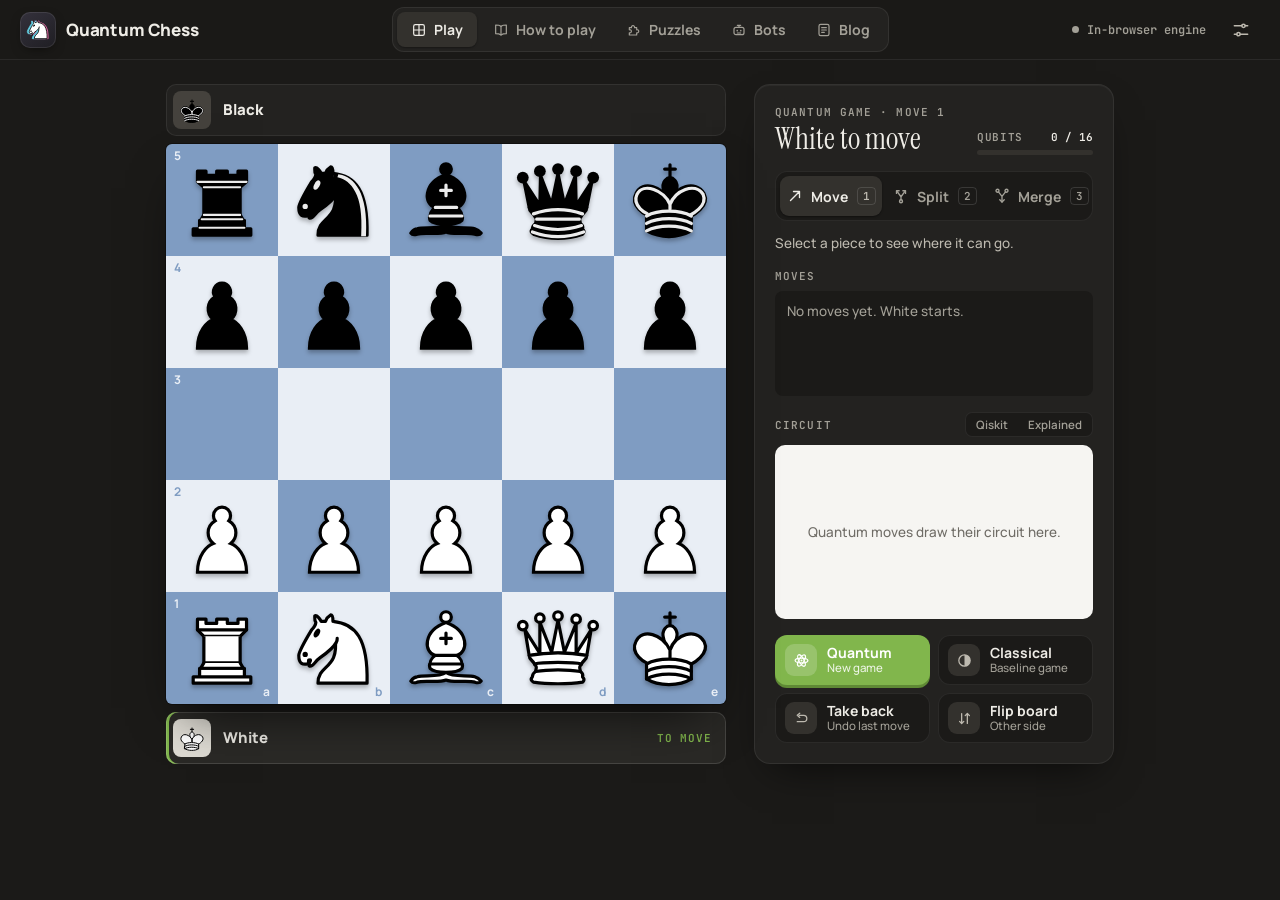
==== commit 782b1279: "Play and Bots share one board/panel sizing; panel never overflows The game board is sized to the win" ====
--- a/web/index.html
+++ b/web/index.html
@@ -135,7 +135,7 @@
       <div id="moves" class="movelist"><p class="empty">No moves yet. White starts.</p></div>
     </section>
 
-    <section class="psec">
+    <section class="psec grow2">
       <div class="psec-head">
         <h4 id="circuitTitle">Circuit</h4>
         <div class="viewtoggle" role="tablist" aria-label="Circuit view">
--- a/web/style.css
+++ b/web/style.css
@@ -96,7 +96,7 @@
 .engine-status.qiskit .edot { background: var(--q-cyan); box-shadow: 0 0 0 3px rgba(95, 212, 232, 0.18); }
 
 /* ---------- play layout ---------- */
-.layout { display: flex; gap: 28px; justify-content: center; align-items: stretch; padding: 28px 24px 48px; flex-wrap: wrap; }
+.layout { display: flex; gap: 28px; justify-content: center; align-items: stretch; padding: 24px 24px 24px; flex-wrap: wrap; }
 .board-col { display: flex; flex-direction: column; gap: 8px; }
 
 .player-bar { display: flex; align-items: center; gap: 12px; width: calc(var(--sq) * 5); height: 52px; padding: 0 14px 0 7px; border-radius: 10px; background: var(--surface); box-shadow: inset 0 0 0 1px var(--hair); transition: background 0.2s, box-shadow 0.2s; }
@@ -210,7 +210,7 @@
 
 /* ---------- side panel ---------- */
 .panel {
-  width: 360px; display: flex; flex-direction: column; gap: 16px;
+  width: 360px; display: flex; flex-direction: column; gap: 16px; overflow-y: auto; scrollbar-width: thin;
   background: var(--surface); border: 1px solid var(--hair); border-radius: 16px; padding: 20px; box-shadow: var(--shadow);
 }
 .panel-top { display: flex; justify-content: space-between; align-items: flex-end; gap: 12px; }
@@ -233,7 +233,7 @@
 
 .psec h4 { margin: 0 0 8px; font: 600 11px var(--mono); text-transform: uppercase; letter-spacing: 0.1em; color: var(--text-3); }
 .empty { margin: 0; color: var(--text-3); font-size: 13.5px; }
-.psec.grow { flex: 1 1 0; min-height: 110px; display: flex; flex-direction: column; }
+.psec.grow { flex: 1 1 90px; min-height: 78px; display: flex; flex-direction: column; }
 .psec.grow .movelist { flex: 1 1 0; min-height: 0; }
 /* move list in the chess.com manner, with a slim scrollbar in the page's own colours */
 .movelist { overflow-y: auto; border-radius: 8px; background: var(--bg); scrollbar-width: thin; scrollbar-color: #4a4742 transparent; }
@@ -259,8 +259,10 @@
 .viewtoggle button { padding: 3px 9px; border-radius: 5px; font: 600 11.5px var(--ui); color: var(--text-3); }
 .viewtoggle button:hover { color: var(--text); }
 .viewtoggle button.active { background: var(--raised); color: var(--text); }
-.circuit { min-height: 64px; overflow: hidden; background: #f6f5f2; border-radius: 10px; padding: 10px; display: flex; align-items: center; justify-content: center; }
-.circuit img, .circuit svg { display: block; width: 100%; height: auto; max-height: 220px; object-fit: contain; }
+/* the circuit section shares the panel's spare height with the move list; the drawing scales to its box */
+.psec.grow2 { flex: 1 1 170px; min-height: 0; display: flex; flex-direction: column; }
+.circuit { flex: 1 1 100px; min-height: 64px; max-height: 240px; overflow: hidden; background: #f6f5f2; border-radius: 10px; padding: 8px 10px; display: flex; align-items: center; justify-content: center; }
+.circuit img, .circuit svg { display: block; width: 100%; height: 100%; object-fit: contain; }
 .circuit .empty { color: #6f6c66; padding: 6px 8px; }
 .panel-actions { display: grid; grid-template-columns: 1fr 1fr; gap: 10px; margin-top: auto; }
 
@@ -754,7 +756,7 @@
 
 /* ---------- action tiles (Play / Bots panel) ---------- */
 .panel-actions.tiles { grid-template-columns: 1fr 1fr; gap: 8px; }
-.tile-btn { display: flex; align-items: center; gap: 10px; height: 56px; padding: 0 12px 0 10px; border-radius: 12px; text-align: left; background: var(--bg); box-shadow: inset 0 0 0 1px var(--hair); color: var(--text-2); transition: box-shadow 0.15s, background 0.15s, transform 0.08s; }
+.tile-btn { display: flex; align-items: center; gap: 10px; height: 50px; padding: 0 12px 0 10px; border-radius: 12px; text-align: left; background: var(--bg); box-shadow: inset 0 0 0 1px var(--hair); color: var(--text-2); transition: box-shadow 0.15s, background 0.15s, transform 0.08s; }
 .tile-btn:hover { box-shadow: inset 0 0 0 1px var(--hair-2); color: var(--text); }
 .tile-btn:active { transform: translateY(1px); }
 .tile-btn:disabled { opacity: 0.45; cursor: default; }
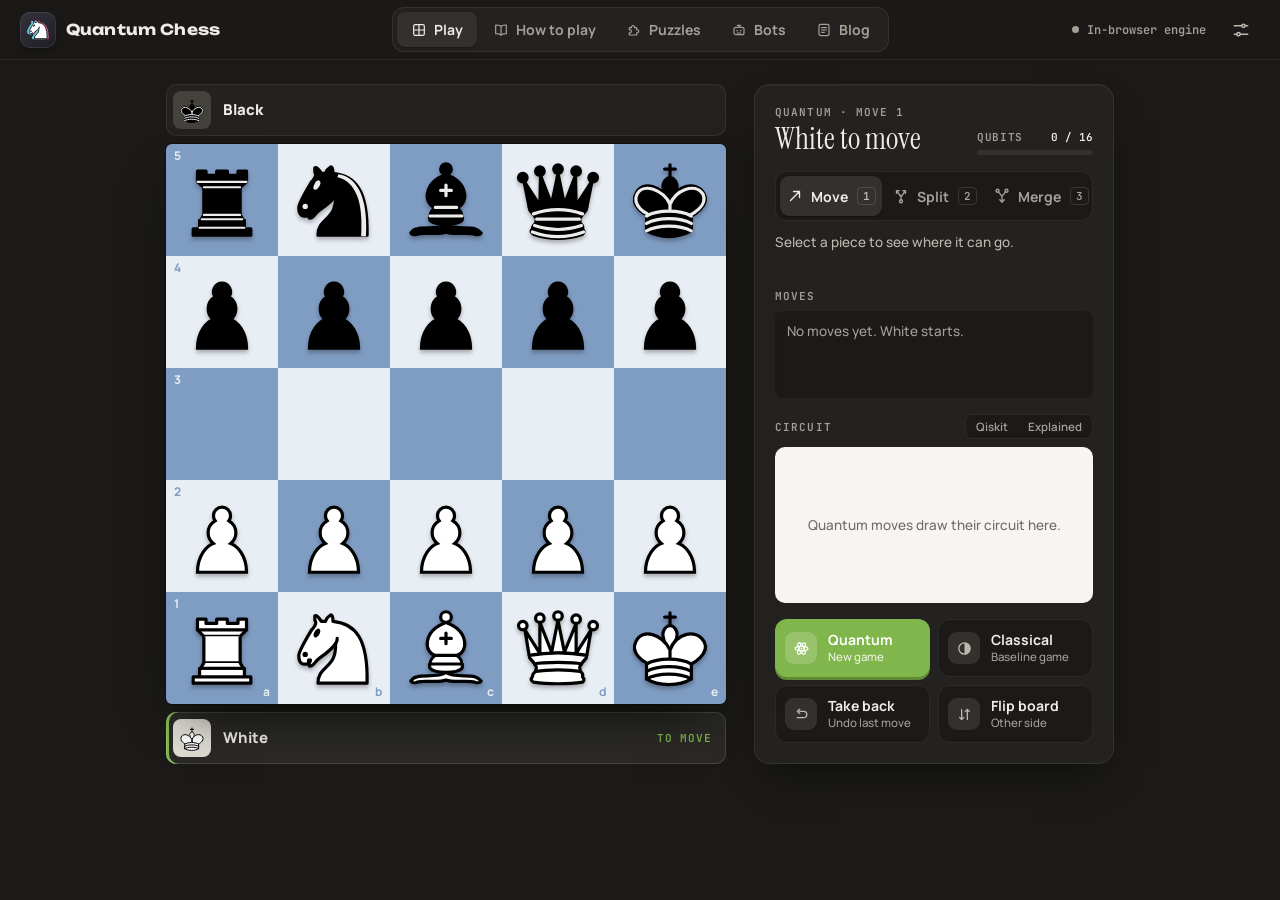
==== commit 86e602ee: "Classical check rules; UI round: pickers, tiles, wordmark, contents - Classical baseline now has che" ====
--- a/web/index.html
+++ b/web/index.html
@@ -6,7 +6,7 @@
 <title>Quantum Chess 5×5</title>
 <link rel="preconnect" href="https://fonts.googleapis.com">
 <link rel="preconnect" href="https://fonts.gstatic.com" crossorigin>
-<link rel="stylesheet" href="https://fonts.googleapis.com/css2?family=Manrope:wght@400;500;600;700;800&family=Instrument+Serif:ital@0;1&family=JetBrains+Mono:wght@400;600&display=swap">
+<link rel="stylesheet" href="https://fonts.googleapis.com/css2?family=Manrope:wght@400;500;600;700;800&family=Instrument+Serif:ital@0;1&family=JetBrains+Mono:wght@400;600&family=Unbounded:wght@600;700&display=swap">
 <link rel="stylesheet" href="style.css">
 <script>
   try {
@@ -178,13 +178,19 @@
       </div>
       <div class="bot-cards" id="botCards"></div>
       <div class="bots-options">
-        <div class="setup-group">
-          <span class="setup-label">You play</span>
-          <div class="segmented small"><button class="mode" data-side="w">White</button><button class="mode" data-side="b">Black</button></div>
-        </div>
-        <div class="setup-group">
+        <div class="opt-block">
+          <span class="setup-label">I play as</span>
+          <div class="pick-row">
+            <button class="pick" data-side="w" title="Play White: you move first"><img src="pieces/wK.svg" alt=""><span>White</span></button>
+            <button class="pick" data-side="b" title="Play Black: the bot moves first"><img src="pieces/bK.svg" alt=""><span>Black</span></button>
+          </div>
+        </div>
+        <div class="opt-block">
           <span class="setup-label">Rules</span>
-          <div class="segmented small"><button class="mode" data-rules="quantum">Quantum</button><button class="mode" data-rules="classical" title="Same engine with split and merge switched off">Classical</button></div>
+          <div class="pick-row">
+            <button class="pick" data-rules="quantum" title="Split, merge and measured captures"><svg class="ic"><use href="#i-atom"/></svg><span>Quantum</span></button>
+            <button class="pick" data-rules="classical" title="Plain 5×5 chess with check and checkmate"><svg class="ic"><use href="#i-half"/></svg><span>Classical</span></button>
+          </div>
         </div>
       </div>
     </aside>
--- a/web/style.css
+++ b/web/style.css
@@ -80,7 +80,7 @@
   background: linear-gradient(145deg, #34313c, #1f1e23); box-shadow: inset 0 0 0 1px rgba(255, 255, 255, 0.09), 0 4px 12px -4px rgba(0, 0, 0, 0.6); }
 .mark img { width: 25px; height: 25px; filter: drop-shadow(-1.8px 0 0 rgba(95, 212, 232, 0.95)) drop-shadow(1.8px 0 0 rgba(255, 118, 184, 0.9)); transition: filter 0.25s; }
 .brand:hover .mark img { filter: drop-shadow(-2.6px 0 0 rgba(95, 212, 232, 0.95)) drop-shadow(2.6px 0 0 rgba(255, 118, 184, 0.9)); }
-.wordmark { font: 800 17px/1 var(--ui); letter-spacing: -0.01em; display: flex; align-items: baseline; gap: 6px; }
+.wordmark { font: 700 15px/1 "Unbounded", var(--ui); letter-spacing: 0.01em; display: flex; align-items: baseline; gap: 6px; }
 .wordmark small { font: 700 11px var(--mono); color: var(--q-cyan); background: rgba(95, 212, 232, 0.1); padding: 2px 6px; border-radius: 5px; letter-spacing: 0.02em; }
 
 .nav { display: flex; gap: 2px; padding: 4px; background: var(--surface); border: 1px solid var(--hair); border-radius: 12px; }
@@ -214,7 +214,7 @@
   background: var(--surface); border: 1px solid var(--hair); border-radius: 16px; padding: 20px; box-shadow: var(--shadow);
 }
 .panel-top { display: flex; justify-content: space-between; align-items: flex-end; gap: 12px; }
-.kicker { font: 600 11px var(--mono); text-transform: uppercase; letter-spacing: 0.1em; color: var(--text-3); }
+.kicker { font: 600 11px var(--mono); text-transform: uppercase; letter-spacing: 0.1em; color: var(--text-3); white-space: nowrap; }
 .status { font: 400 30px/1.1 var(--display); margin-top: 3px; }
 .qmeter { width: 116px; }
 .qm-row { display: flex; justify-content: space-between; font: 600 11px var(--mono); color: var(--text-3); text-transform: uppercase; letter-spacing: 0.06em; }
@@ -229,7 +229,7 @@
 .mode[data-mode="split"].active .ic, .mode[data-mode="merge"].active .ic { color: var(--q-cyan); }
 .mode kbd { margin-left: 2px; }
 .mode.active kbd { color: var(--text-2); }
-.hint { margin: -4px 0 0; font-size: 13.5px; color: var(--text-2); min-height: 20px; }
+.hint { margin: -4px 0 0; font-size: 13.5px; line-height: 1.45; color: var(--text-2); height: 40px; overflow: hidden; }
 
 .psec h4 { margin: 0 0 8px; font: 600 11px var(--mono); text-transform: uppercase; letter-spacing: 0.1em; color: var(--text-3); }
 .empty { margin: 0; color: var(--text-3); font-size: 13.5px; }
@@ -277,10 +277,10 @@
 /* ---------- manual & blog ---------- */
 .doc { display: grid; grid-template-columns: 220px minmax(0, 720px); gap: 56px; justify-content: center; padding: 48px 24px 96px; }
 .doc.single { grid-template-columns: minmax(0, 720px); }
-.toc-side { position: sticky; top: 92px; align-self: start; }
+.toc-side { position: sticky; top: 92px; align-self: start; display: flex; flex-direction: column; height: calc(100vh - 92px - 120px); }
 .toc-side .toc-title { font: 600 11px var(--mono); text-transform: uppercase; letter-spacing: 0.1em; color: var(--text-3); margin-bottom: 10px; }
-.toc { display: flex; flex-direction: column; border-left: 1px solid var(--hair-2); }
-.toc a { color: var(--text-3); text-decoration: none; font-size: 14px; font-weight: 600; padding: 6px 0 6px 14px; margin-left: -1px; border-left: 2px solid transparent; transition: color 0.15s; }
+.toc { display: flex; flex-direction: column; justify-content: space-between; flex: 1; max-height: 720px; border-left: 1px solid var(--hair-2); }
+.toc a { color: var(--text-3); text-decoration: none; font-size: 14px; font-weight: 600; padding: 5px 0 5px 14px; margin-left: -1px; border-left: 2px solid transparent; transition: color 0.15s, border-color 0.15s; }
 .toc a:hover { color: var(--text); }
 .toc a.active { color: var(--text); border-left-color: var(--q-cyan); }
 
@@ -657,8 +657,7 @@
 }
 
 /* author photo: cropped to the face, round, with a thin ring that lifts it off the dark page */
-.av { border-radius: 50%; object-fit: cover; flex: none; background: var(--raised);
-  box-shadow: 0 0 0 2px var(--bg), 0 0 0 3.5px rgba(255, 255, 255, 0.16), 0 6px 14px -6px rgba(0, 0, 0, 0.8); }
+.av { border-radius: 50%; object-fit: cover; flex: none; background: var(--raised); box-shadow: inset 0 0 0 1px rgba(0, 0, 0, 0.25); }
 
 /* ==========================================================================
    Light appearance: warm paper tones, not stark white. Same structure as the
@@ -756,13 +755,13 @@
 
 /* ---------- action tiles (Play / Bots panel) ---------- */
 .panel-actions.tiles { grid-template-columns: 1fr 1fr; gap: 8px; }
-.tile-btn { display: flex; align-items: center; gap: 10px; height: 50px; padding: 0 12px 0 10px; border-radius: 12px; text-align: left; background: var(--bg); box-shadow: inset 0 0 0 1px var(--hair); color: var(--text-2); transition: box-shadow 0.15s, background 0.15s, transform 0.08s; }
+.tile-btn { display: flex; align-items: center; gap: 11px; height: 58px; padding: 0 12px 0 10px; border-radius: 12px; text-align: left; background: var(--bg); box-shadow: inset 0 0 0 1px var(--hair); color: var(--text-2); transition: box-shadow 0.15s, background 0.15s, transform 0.08s; }
 .tile-btn:hover { box-shadow: inset 0 0 0 1px var(--hair-2); color: var(--text); }
 .tile-btn:active { transform: translateY(1px); }
 .tile-btn:disabled { opacity: 0.45; cursor: default; }
 .tile-ic { width: 32px; height: 32px; border-radius: 9px; display: grid; place-items: center; background: var(--raised); color: var(--text-2); flex: none; }
 .tile-ic .ic { width: 17px; height: 17px; }
-.tile-text { display: flex; flex-direction: column; line-height: 1.15; min-width: 0; }
+.tile-text { display: flex; flex-direction: column; gap: 4px; line-height: 1.1; min-width: 0; }
 .tile-text b { font-size: 14px; color: var(--text); white-space: nowrap; }
 .tile-text small { font-size: 11.5px; color: var(--text-3); white-space: nowrap; }
 .tile-btn.primary { background: var(--go); box-shadow: 0 3px 0 var(--go-press); }
@@ -792,11 +791,16 @@
 .bot-go { width: 28px; height: 28px; border-radius: 50%; display: grid; place-items: center; color: var(--text-3); flex: none; }
 .bot-card.active .bot-go { background: var(--go); color: #fff; }
 .bot-go .ic { width: 14px; height: 14px; }
-.bots-options { display: flex; flex-direction: column; gap: 10px; padding: 12px 14px; background: var(--surface); border: 1px solid var(--hair); border-radius: 12px; }
-.setup-group { display: flex; align-items: center; justify-content: space-between; gap: 10px; }
+.bots-options { display: flex; flex-direction: column; gap: 12px; padding: 14px; background: var(--surface); border: 1px solid var(--hair); border-radius: 14px; }
+.opt-block { display: flex; flex-direction: column; gap: 7px; }
 .setup-label { font: 600 10.5px var(--mono); text-transform: uppercase; letter-spacing: 0.1em; color: var(--text-3); }
-.segmented.small { padding: 3px; }
-.segmented.small .mode { height: 30px; padding: 0 12px; font-size: 13px; }
+.pick-row { display: grid; grid-template-columns: 1fr 1fr; gap: 8px; }
+.pick { display: flex; align-items: center; justify-content: center; gap: 8px; height: 44px; border-radius: 10px; background: var(--bg); box-shadow: inset 0 0 0 1px var(--hair); color: var(--text-2); font-weight: 700; font-size: 13.5px; transition: box-shadow 0.15s, color 0.15s; }
+.pick:hover { color: var(--text); box-shadow: inset 0 0 0 1px var(--hair-2); }
+.pick.active { color: var(--text); box-shadow: inset 0 0 0 2px var(--go); }
+.pick img { width: 26px; height: 26px; filter: drop-shadow(0 1px 1px rgba(0, 0, 0, 0.5)); }
+.pick .ic { width: 17px; height: 17px; }
+.pick.active .ic { color: var(--go); }
 #botsArena { padding: 0; align-items: stretch; }
 .bot-ic { width: 14px; height: 14px; vertical-align: -2px; margin-left: 4px; color: var(--go); }
 @media (max-width: 1100px) {
@@ -819,3 +823,7 @@
 .post-by b { color: var(--text); }
 .post-by small { color: var(--text-3); font-size: 12.5px; }
 @media (max-width: 760px) { .author-card { flex-direction: column; align-items: flex-start; } }
+
+/* classical rules: the king in check */
+.sq.in-check::after { content: ""; position: absolute; inset: 0; pointer-events: none; background: radial-gradient(circle, rgba(235, 97, 80, 0.95) 0, rgba(235, 97, 80, 0.55) 38%, rgba(235, 97, 80, 0) 72%); }
+html[data-ui="light"] .pick, html[data-ui="light"] .tile-btn:not(.primary) { background: #fff; }
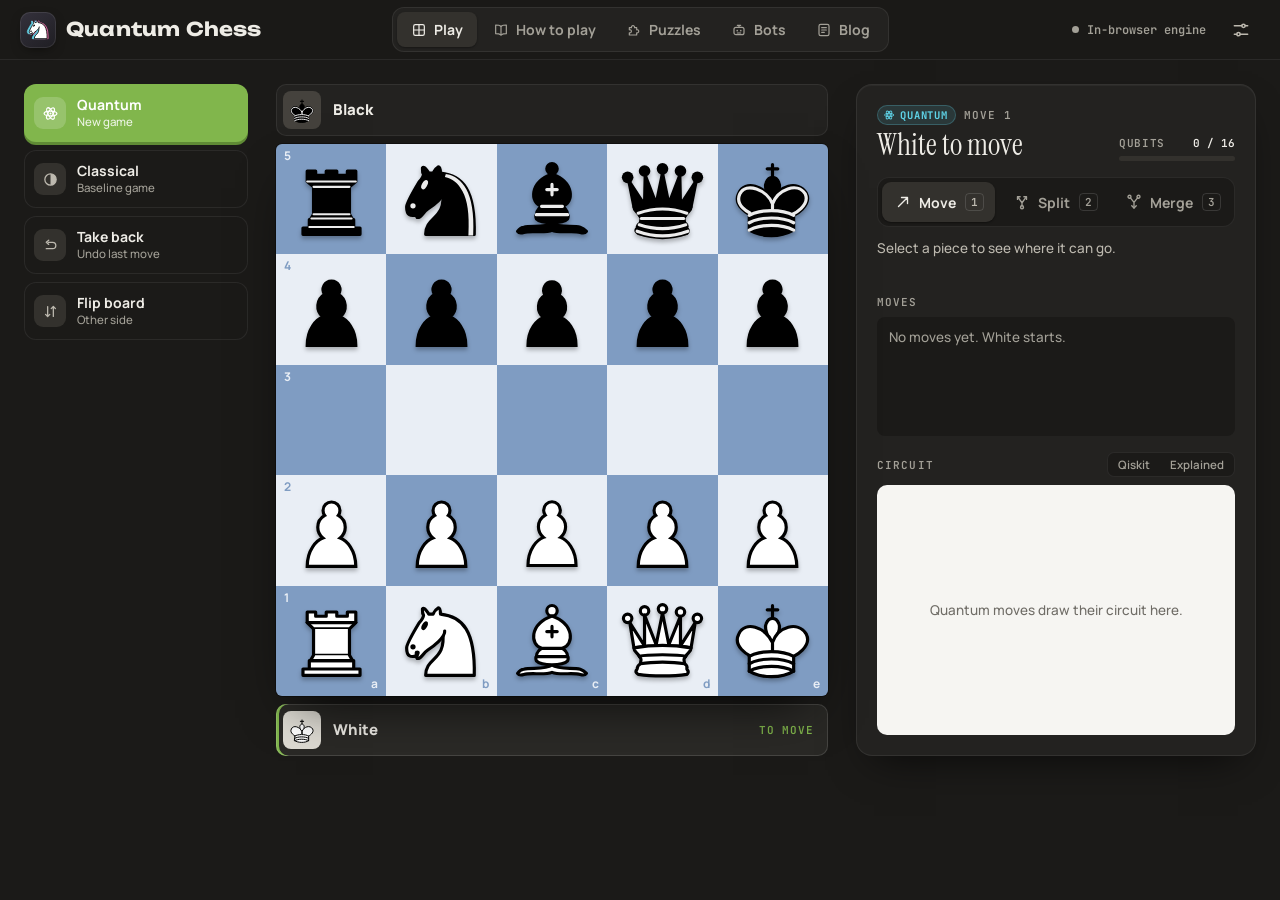
==== commit 07f3fde6: "Play layout: action tiles in a left column, board centre, wider panel - The four tiles (Quantum, Cla" ====
--- a/web/index.html
+++ b/web/index.html
@@ -80,6 +80,13 @@
 
 <!-- ============================================================ PLAY -->
 <main id="view-play" class="view layout">
+  <aside class="side-col" id="actions" aria-label="Game actions">
+    <button class="tile-btn primary play-only" id="newQuantum" title="Start a new quantum game"><span class="tile-ic"><svg class="ic"><use href="#i-atom"/></svg></span><span class="tile-text"><b>Quantum</b><small>New game</small></span></button>
+    <button class="tile-btn play-only" id="newClassical" title="Same engine with split and merge switched off: the classical baseline"><span class="tile-ic"><svg class="ic"><use href="#i-half"/></svg></span><span class="tile-text"><b>Classical</b><small>Baseline game</small></span></button>
+    <button class="tile-btn" id="takeBack" title="Take back the last move"><span class="tile-ic"><svg class="ic"><use href="#i-undo"/></svg></span><span class="tile-text"><b>Take back</b><small>Undo last move</small></span></button>
+    <button class="tile-btn play-only" id="flipBoard" title="View the board from the other side"><span class="tile-ic"><svg class="ic"><use href="#i-flip"/></svg></span><span class="tile-text"><b>Flip board</b><small>Other side</small></span></button>
+    <button class="tile-btn primary bots-only" id="panelNew" title="Start a new match against the same opponent"><span class="tile-ic"><svg class="ic"><use href="#i-play"/></svg></span><span class="tile-text"><b>New match</b><small>Same opponent</small></span></button>
+  </aside>
   <section class="board-col" id="gameBoardCol">
     <div class="player-bar" id="barTop">
       <div class="avatar black"></div>
@@ -147,13 +154,6 @@
       <div id="circuitKey"></div>
     </section>
 
-    <footer class="panel-actions tiles">
-      <button class="tile-btn primary play-only" id="newQuantum" title="Start a new quantum game"><span class="tile-ic"><svg class="ic"><use href="#i-atom"/></svg></span><span class="tile-text"><b>Quantum</b><small>New game</small></span></button>
-      <button class="tile-btn play-only" id="newClassical" title="Same engine with split and merge switched off: the classical baseline"><span class="tile-ic"><svg class="ic"><use href="#i-half"/></svg></span><span class="tile-text"><b>Classical</b><small>Baseline game</small></span></button>
-      <button class="tile-btn" id="takeBack" title="Take back the last move"><span class="tile-ic"><svg class="ic"><use href="#i-undo"/></svg></span><span class="tile-text"><b>Take back</b><small>Undo last move</small></span></button>
-      <button class="tile-btn play-only" id="flipBoard" title="View the board from the other side"><span class="tile-ic"><svg class="ic"><use href="#i-flip"/></svg></span><span class="tile-text"><b>Flip board</b><small>Other side</small></span></button>
-      <button class="tile-btn primary bots-only" id="panelNew" title="Start a new match against the same opponent"><span class="tile-ic"><svg class="ic"><use href="#i-play"/></svg></span><span class="tile-text"><b>New match</b><small>Same opponent</small></span></button>
-    </footer>
   </aside>
 </main>
 
--- a/web/style.css
+++ b/web/style.css
@@ -80,7 +80,7 @@
   background: linear-gradient(145deg, #34313c, #1f1e23); box-shadow: inset 0 0 0 1px rgba(255, 255, 255, 0.09), 0 4px 12px -4px rgba(0, 0, 0, 0.6); }
 .mark img { width: 25px; height: 25px; filter: drop-shadow(-1.8px 0 0 rgba(95, 212, 232, 0.95)) drop-shadow(1.8px 0 0 rgba(255, 118, 184, 0.9)); transition: filter 0.25s; }
 .brand:hover .mark img { filter: drop-shadow(-2.6px 0 0 rgba(95, 212, 232, 0.95)) drop-shadow(2.6px 0 0 rgba(255, 118, 184, 0.9)); }
-.wordmark { font: 700 15px/1 "Unbounded", var(--ui); letter-spacing: 0.01em; display: flex; align-items: baseline; gap: 6px; }
+.wordmark { font: 700 19px/1 "Unbounded", var(--ui); letter-spacing: 0.01em; display: flex; align-items: baseline; gap: 6px; }
 .wordmark small { font: 700 11px var(--mono); color: var(--q-cyan); background: rgba(95, 212, 232, 0.1); padding: 2px 6px; border-radius: 5px; letter-spacing: 0.02em; }
 
 .nav { display: flex; gap: 2px; padding: 4px; background: var(--surface); border: 1px solid var(--hair); border-radius: 12px; }
@@ -210,11 +210,17 @@
 
 /* ---------- side panel ---------- */
 .panel {
-  width: 360px; display: flex; flex-direction: column; gap: 16px; overflow-y: auto; scrollbar-width: thin;
+  width: 400px; display: flex; flex-direction: column; gap: 16px; overflow-y: auto; scrollbar-width: thin;
   background: var(--surface); border: 1px solid var(--hair); border-radius: 16px; padding: 20px; box-shadow: var(--shadow);
 }
 .panel-top { display: flex; justify-content: space-between; align-items: flex-end; gap: 12px; }
-.kicker { font: 600 11px var(--mono); text-transform: uppercase; letter-spacing: 0.1em; color: var(--text-3); white-space: nowrap; }
+.kicker { font: 600 11px var(--mono); text-transform: uppercase; letter-spacing: 0.1em; color: var(--text-3); white-space: nowrap; display: flex; align-items: center; gap: 8px; }
+.mode-pill { display: inline-flex; align-items: center; gap: 5px; padding: 3px 8px 3px 6px; border-radius: 999px; font: 700 10.5px var(--mono); letter-spacing: 0.08em; }
+.mode-pill .ic { width: 12px; height: 12px; }
+.mode-pill.q { color: var(--q-cyan); background: rgba(95, 212, 232, 0.12); box-shadow: inset 0 0 0 1px rgba(95, 212, 232, 0.25); }
+.mode-pill.c { color: #e8b86a; background: rgba(232, 184, 106, 0.12); box-shadow: inset 0 0 0 1px rgba(232, 184, 106, 0.28); }
+html[data-ui="light"] .mode-pill.q { color: #0b7f95; background: rgba(11, 127, 149, 0.1); box-shadow: inset 0 0 0 1px rgba(11, 127, 149, 0.25); }
+html[data-ui="light"] .mode-pill.c { color: #9a6a12; background: rgba(154, 106, 18, 0.1); box-shadow: inset 0 0 0 1px rgba(154, 106, 18, 0.25); }
 .status { font: 400 30px/1.1 var(--display); margin-top: 3px; }
 .qmeter { width: 116px; }
 .qm-row { display: flex; justify-content: space-between; font: 600 11px var(--mono); color: var(--text-3); text-transform: uppercase; letter-spacing: 0.06em; }
@@ -233,7 +239,7 @@
 
 .psec h4 { margin: 0 0 8px; font: 600 11px var(--mono); text-transform: uppercase; letter-spacing: 0.1em; color: var(--text-3); }
 .empty { margin: 0; color: var(--text-3); font-size: 13.5px; }
-.psec.grow { flex: 1 1 90px; min-height: 78px; display: flex; flex-direction: column; }
+.psec.grow { flex: 1 1 110px; min-height: 96px; display: flex; flex-direction: column; }
 .psec.grow .movelist { flex: 1 1 0; min-height: 0; }
 /* move list in the chess.com manner, with a slim scrollbar in the page's own colours */
 .movelist { overflow-y: auto; border-radius: 8px; background: var(--bg); scrollbar-width: thin; scrollbar-color: #4a4742 transparent; }
@@ -245,7 +251,11 @@
 .mrow { display: grid; grid-template-columns: 38px 1fr 1fr; align-items: center; height: 32px; padding-right: 6px; font: 600 13.5px var(--mono); }
 .mrow:nth-child(even) { background: rgba(255, 255, 255, 0.035); }
 .mno { color: var(--text-3); padding-left: 10px; font-weight: 500; }
-.mv { min-width: 0; }
+.mv { min-width: 0; cursor: pointer; }
+.mv[data-ply]:hover .mchip { background: rgba(255, 255, 255, 0.07); }
+.link-btn { background: none; border: 0; padding: 0; font: inherit; font-weight: 700; color: var(--q-cyan); cursor: pointer; text-decoration: underline; text-underline-offset: 2px; }
+.panel.reviewing .movelist { box-shadow: inset 0 0 0 1.5px var(--q-cyan); }
+.board.review { box-shadow: 0 0 0 2px var(--q-cyan), 0 18px 40px -18px rgba(0, 0, 0, 0.8); }
 .mchip { display: inline-flex; align-items: center; gap: 3px; max-width: 100%; padding: 3px 7px; border-radius: 5px; color: var(--text); white-space: nowrap; overflow: hidden; }
 .mv.cur .mchip { background: rgba(255, 255, 255, 0.13); box-shadow: 0 1px 0 rgba(0, 0, 0, 0.4); }
 .mv .q { color: var(--q-cyan); }
@@ -260,8 +270,8 @@
 .viewtoggle button:hover { color: var(--text); }
 .viewtoggle button.active { background: var(--raised); color: var(--text); }
 /* the circuit section shares the panel's spare height with the move list; the drawing scales to its box */
-.psec.grow2 { flex: 1 1 170px; min-height: 0; display: flex; flex-direction: column; }
-.circuit { flex: 1 1 100px; min-height: 64px; max-height: 240px; overflow: hidden; background: #f6f5f2; border-radius: 10px; padding: 8px 10px; display: flex; align-items: center; justify-content: center; }
+.psec.grow2 { flex: 2 1 220px; min-height: 0; display: flex; flex-direction: column; position: relative; }
+.circuit { flex: 1 1 120px; min-height: 90px; overflow: hidden; background: #f6f5f2; border-radius: 10px; padding: 8px 10px; display: flex; align-items: center; justify-content: center; }
 .circuit img, .circuit svg { display: block; width: 100%; height: 100%; object-fit: contain; }
 .circuit .empty { color: #6f6c66; padding: 6px 8px; }
 .panel-actions { display: grid; grid-template-columns: 1fr 1fr; gap: 10px; margin-top: auto; }
@@ -277,12 +287,14 @@
 /* ---------- manual & blog ---------- */
 .doc { display: grid; grid-template-columns: 220px minmax(0, 720px); gap: 56px; justify-content: center; padding: 48px 24px 96px; }
 .doc.single { grid-template-columns: minmax(0, 720px); }
-.toc-side { position: sticky; top: 92px; align-self: start; display: flex; flex-direction: column; height: calc(100vh - 92px - 120px); }
+#manualBody { grid-column: 2; }
+.toc-side { position: fixed; top: 110px; bottom: 56px; left: max(24px, calc(50% - 498px)); width: 220px; display: flex; flex-direction: column; }
 .toc-side .toc-title { font: 600 11px var(--mono); text-transform: uppercase; letter-spacing: 0.1em; color: var(--text-3); margin-bottom: 10px; }
-.toc { display: flex; flex-direction: column; justify-content: space-between; flex: 1; max-height: 720px; border-left: 1px solid var(--hair-2); }
-.toc a { color: var(--text-3); text-decoration: none; font-size: 14px; font-weight: 600; padding: 5px 0 5px 14px; margin-left: -1px; border-left: 2px solid transparent; transition: color 0.15s, border-color 0.15s; }
+.toc { position: relative; display: flex; flex-direction: column; justify-content: space-between; flex: 1; max-height: 640px; border-left: 1px solid var(--hair-2); }
+.toc-ind { position: absolute; left: -1px; width: 2px; height: 0; background: var(--q-cyan); border-radius: 1px; transition: top 0.3s cubic-bezier(0.4, 0, 0.2, 1), height 0.3s; }
+.toc a { color: var(--text-3); text-decoration: none; font-size: 14px; font-weight: 600; padding: 7px 0 7px 14px; transition: color 0.15s; }
 .toc a:hover { color: var(--text); }
-.toc a.active { color: var(--text); border-left-color: var(--q-cyan); }
+.toc a.active { color: var(--text); }
 
 .article { font-size: 16.5px; line-height: 1.72; color: var(--text-2); }
 .article p, .article li { color: var(--text-2); }
@@ -402,6 +414,7 @@
 @media (max-width: 1100px) {
   .doc { grid-template-columns: minmax(0, 720px); }
   .toc-side { display: none; }
+  #manualBody { grid-column: 1; }
 }
 @media (max-width: 860px) {
   .topbar { grid-template-columns: 1fr auto; height: auto; padding: 10px 14px; row-gap: 10px; }
@@ -585,6 +598,10 @@
 #circuitKey summary::-webkit-details-marker { display: none; }
 #circuitKey summary::before { content: "+"; display: grid; place-items: center; width: 16px; height: 16px; border-radius: 4px; background: rgba(95, 212, 232, 0.14); font-size: 13px; line-height: 1; }
 #circuitKey details[open] summary::before { content: "−"; }
+/* the key opens as a card over the circuit, so nothing below it is pushed out of the panel */
+#circuitKey details[open] .circuit-key { position: absolute; left: 0; right: 0; bottom: 34px; z-index: 6; margin: 0; padding: 14px 16px;
+  background: var(--surface-2); border-radius: 12px; box-shadow: 0 18px 40px -12px rgba(0, 0, 0, 0.75), inset 0 0 0 1px var(--hair-2); }
+html[data-ui="light"] #circuitKey details[open] .circuit-key { background: #fff; box-shadow: 0 18px 40px -16px rgba(60, 45, 25, 0.45), inset 0 0 0 1px var(--hair-2); }
 
 /* √iSWAP in text: the radical's bar spans the whole gate name */
 .rad { display: inline-flex; align-items: flex-end; white-space: nowrap; }
@@ -754,7 +771,16 @@
 
 
 /* ---------- action tiles (Play / Bots panel) ---------- */
-.panel-actions.tiles { grid-template-columns: 1fr 1fr; gap: 8px; }
+.side-col { width: 224px; display: flex; flex-direction: column; gap: 8px; align-self: flex-start; }
+/* on Bots the two tiles sit side by side under the options, compact so the column fits the window */
+.bots-side .side-col { width: auto; align-self: stretch; display: grid; grid-template-columns: 1fr 1fr; gap: 8px; }
+.bots-side .tile-btn { height: 48px; padding: 0 10px; gap: 8px; }
+.bots-side .tile-text small { display: none; }
+@media (max-height: 820px) { .bots-sub { display: none; } }
+@media (max-width: 1100px) {
+  .side-col { width: 100%; flex-direction: row; flex-wrap: wrap; }
+  .side-col .tile-btn { flex: 1 1 180px; }
+}
 .tile-btn { display: flex; align-items: center; gap: 11px; height: 58px; padding: 0 12px 0 10px; border-radius: 12px; text-align: left; background: var(--bg); box-shadow: inset 0 0 0 1px var(--hair); color: var(--text-2); transition: box-shadow 0.15s, background 0.15s, transform 0.08s; }
 .tile-btn:hover { box-shadow: inset 0 0 0 1px var(--hair-2); color: var(--text); }
 .tile-btn:active { transform: translateY(1px); }
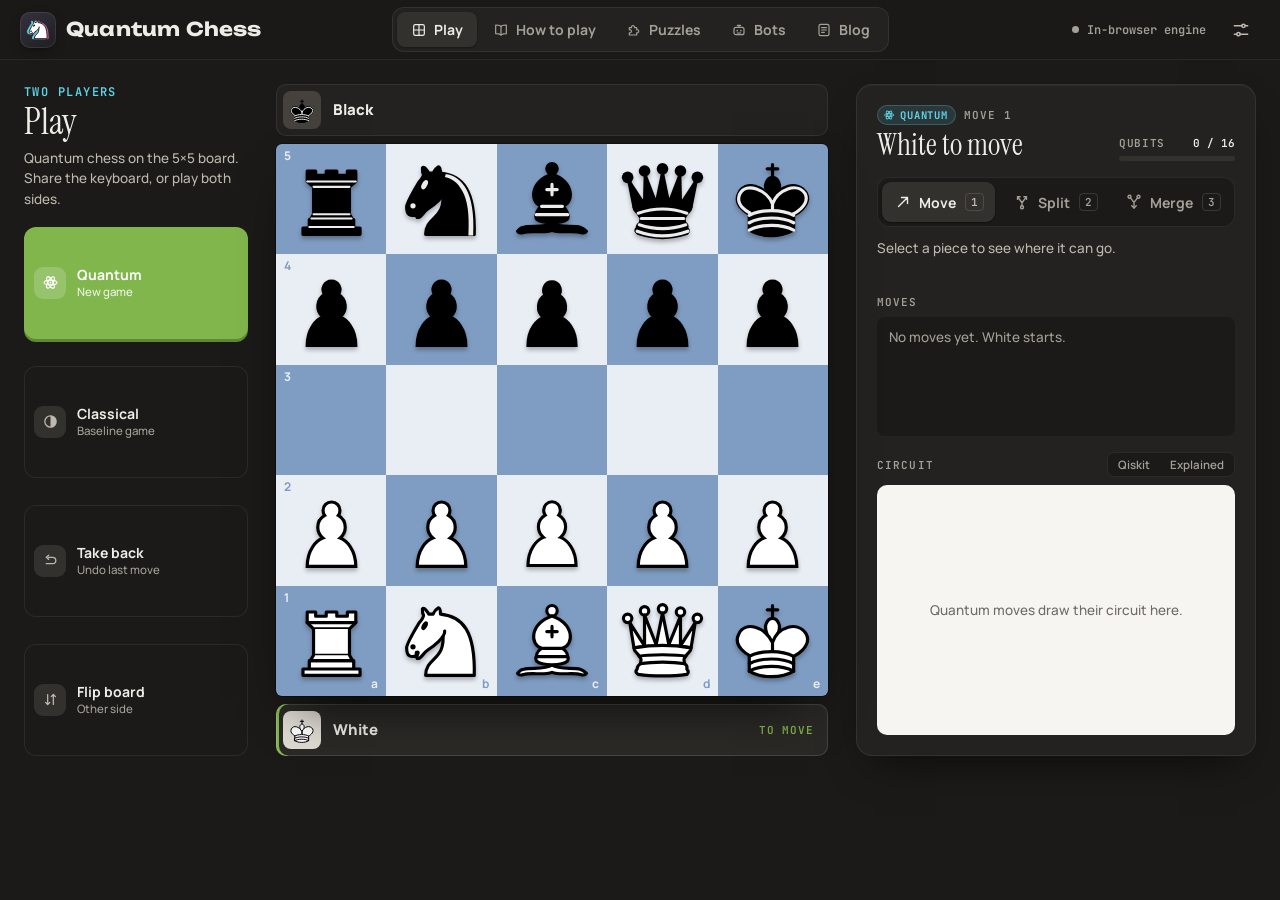
==== commit d170c3a5: "Play and Puzzles side columns fill their height; gliding contents bar; bot tempo setting - Play: a '" ====
--- a/web/index.html
+++ b/web/index.html
@@ -80,12 +80,19 @@
 
 <!-- ============================================================ PLAY -->
 <main id="view-play" class="view layout">
-  <aside class="side-col" id="actions" aria-label="Game actions">
+  <aside class="side-col play-side" id="playSide">
+    <div class="bots-intro">
+      <p class="eyebrow">Two players</p>
+      <h1>Play</h1>
+      <p class="bots-sub">Quantum chess on the 5×5 board. Share the keyboard, or play both sides.</p>
+    </div>
+  <div class="side-col" id="actions" aria-label="Game actions">
     <button class="tile-btn primary play-only" id="newQuantum" title="Start a new quantum game"><span class="tile-ic"><svg class="ic"><use href="#i-atom"/></svg></span><span class="tile-text"><b>Quantum</b><small>New game</small></span></button>
     <button class="tile-btn play-only" id="newClassical" title="Same engine with split and merge switched off: the classical baseline"><span class="tile-ic"><svg class="ic"><use href="#i-half"/></svg></span><span class="tile-text"><b>Classical</b><small>Baseline game</small></span></button>
     <button class="tile-btn" id="takeBack" title="Take back the last move"><span class="tile-ic"><svg class="ic"><use href="#i-undo"/></svg></span><span class="tile-text"><b>Take back</b><small>Undo last move</small></span></button>
     <button class="tile-btn play-only" id="flipBoard" title="View the board from the other side"><span class="tile-ic"><svg class="ic"><use href="#i-flip"/></svg></span><span class="tile-text"><b>Flip board</b><small>Other side</small></span></button>
     <button class="tile-btn primary bots-only" id="panelNew" title="Start a new match against the same opponent"><span class="tile-ic"><svg class="ic"><use href="#i-play"/></svg></span><span class="tile-text"><b>New match</b><small>Same opponent</small></span></button>
+  </div>
   </aside>
   <section class="board-col" id="gameBoardCol">
     <div class="player-bar" id="barTop">
@@ -242,6 +249,14 @@
       </div>
       <p class="set-note" id="engineNote"></p>
     </section>
+
+    <section class="set-group">
+      <h3><svg class="ic"><use href="#i-robot"/></svg>Bots</h3>
+      <div class="engines">
+        <label class="engine-card"><input type="radio" name="tempo" value="human"><svg class="ic"><use href="#i-eye"/></svg><span class="row-text"><b>Play like a human</b><small>The bot pauses a moment before each move, as a person would</small></span><span class="radio"></span></label>
+        <label class="engine-card"><input type="radio" name="tempo" value="instant"><svg class="ic"><use href="#i-play"/></svg><span class="row-text"><b>Instant</b><small>The bot replies the moment you move</small></span><span class="radio"></span></label>
+      </div>
+    </section>
   </div>
 
   <div class="drawer-foot">
--- a/web/style.css
+++ b/web/style.css
@@ -291,7 +291,7 @@
 .toc-side { position: fixed; top: 110px; bottom: 56px; left: max(24px, calc(50% - 498px)); width: 220px; display: flex; flex-direction: column; }
 .toc-side .toc-title { font: 600 11px var(--mono); text-transform: uppercase; letter-spacing: 0.1em; color: var(--text-3); margin-bottom: 10px; }
 .toc { position: relative; display: flex; flex-direction: column; justify-content: space-between; flex: 1; max-height: 640px; border-left: 1px solid var(--hair-2); }
-.toc-ind { position: absolute; left: -1px; width: 2px; height: 0; background: var(--q-cyan); border-radius: 1px; transition: top 0.3s cubic-bezier(0.4, 0, 0.2, 1), height 0.3s; }
+.toc-ind { position: absolute; left: -1px; width: 2px; height: 0; background: var(--q-cyan); border-radius: 1px; transition: top 0.08s linear; }
 .toc a { color: var(--text-3); text-decoration: none; font-size: 14px; font-weight: 600; padding: 7px 0 7px 14px; transition: color 0.15s; }
 .toc a:hover { color: var(--text); }
 .toc a.active { color: var(--text); }
@@ -512,8 +512,9 @@
 .pz-tile.solved { background: rgba(129, 182, 76, 0.16); color: #b6dd8f; box-shadow: inset 0 0 0 1px rgba(129, 182, 76, 0.45); }
 .pz-tile.active { box-shadow: inset 0 0 0 2px var(--q-cyan); color: var(--text); }
 .pz-tile.endless .ic { width: 18px; height: 18px; }
-.pz-layout { --sq: min(11.2vh, 92px); display: grid; grid-template-columns: 230px auto 400px; gap: 28px; justify-content: center; align-items: start; }
+.pz-layout { --sq: min(11.2vh, 92px); display: grid; grid-template-columns: 230px auto 400px; gap: 28px; justify-content: center; align-items: stretch; }
 .pz-side { display: flex; flex-direction: column; gap: 18px; }
+.pz-strip { flex: 1; justify-content: space-between; }
 .pz-intro h1 { font: 400 40px/1 var(--display); margin: 4px 0 8px; }
 .pz-strip { flex-direction: column; flex-wrap: nowrap; gap: 14px; padding: 16px; }
 .pz-group { flex-direction: column; align-items: flex-start; gap: 7px; }
@@ -772,6 +773,9 @@
 
 /* ---------- action tiles (Play / Bots panel) ---------- */
 .side-col { width: 224px; display: flex; flex-direction: column; gap: 8px; align-self: flex-start; }
+.play-side { align-self: stretch; gap: 18px; }
+.play-side #actions { width: auto; flex: 1; align-self: stretch; justify-content: space-between; gap: 10px; }
+.play-side .tile-btn { flex: 1 1 0; min-height: 58px; max-height: 112px; }
 /* on Bots the two tiles sit side by side under the options, compact so the column fits the window */
 .bots-side .side-col { width: auto; align-self: stretch; display: grid; grid-template-columns: 1fr 1fr; gap: 8px; }
 .bots-side .tile-btn { height: 48px; padding: 0 10px; gap: 8px; }
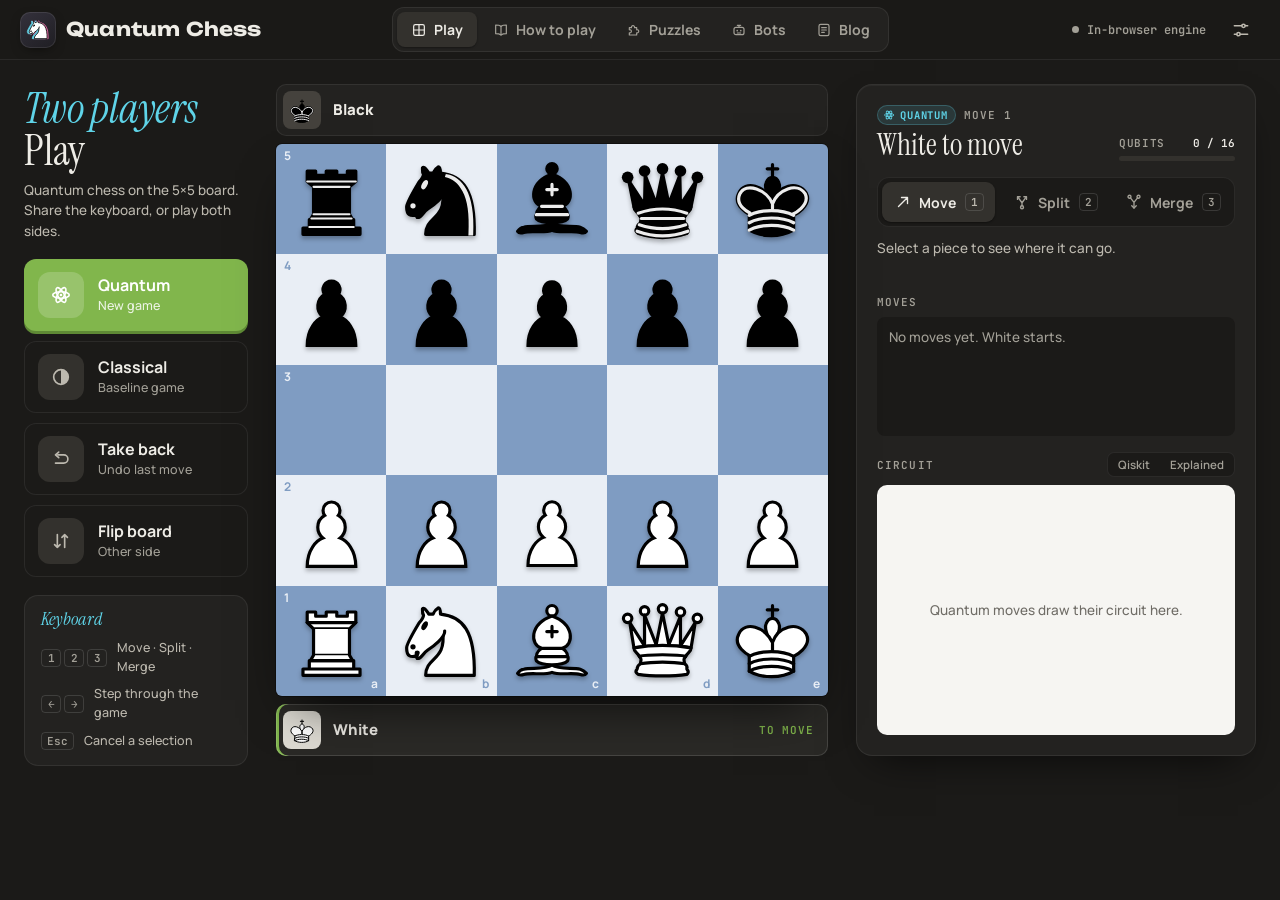
==== commit dfc07018: "One page-title style everywhere; compact Play tiles with a keyboard card - Titles are one serif head" ====
--- a/web/index.html
+++ b/web/index.html
@@ -82,8 +82,7 @@
 <main id="view-play" class="view layout">
   <aside class="side-col play-side" id="playSide">
     <div class="bots-intro">
-      <p class="eyebrow">Two players</p>
-      <h1>Play</h1>
+      <h1 class="page-title"><em>Two players</em> Play</h1>
       <p class="bots-sub">Quantum chess on the 5×5 board. Share the keyboard, or play both sides.</p>
     </div>
   <div class="side-col" id="actions" aria-label="Game actions">
@@ -92,6 +91,12 @@
     <button class="tile-btn" id="takeBack" title="Take back the last move"><span class="tile-ic"><svg class="ic"><use href="#i-undo"/></svg></span><span class="tile-text"><b>Take back</b><small>Undo last move</small></span></button>
     <button class="tile-btn play-only" id="flipBoard" title="View the board from the other side"><span class="tile-ic"><svg class="ic"><use href="#i-flip"/></svg></span><span class="tile-text"><b>Flip board</b><small>Other side</small></span></button>
     <button class="tile-btn primary bots-only" id="panelNew" title="Start a new match against the same opponent"><span class="tile-ic"><svg class="ic"><use href="#i-play"/></svg></span><span class="tile-text"><b>New match</b><small>Same opponent</small></span></button>
+  </div>
+  <div class="side-card tips" id="playTips" aria-label="Keyboard shortcuts">
+    <div class="tips-title">Keyboard</div>
+    <div class="tip"><span><kbd>1</kbd><kbd>2</kbd><kbd>3</kbd></span>Move · Split · Merge</div>
+    <div class="tip"><span><kbd>←</kbd><kbd>→</kbd></span>Step through the game</div>
+    <div class="tip"><span><kbd>Esc</kbd></span>Cancel a selection</div>
   </div>
   </aside>
   <section class="board-col" id="gameBoardCol">
@@ -179,8 +184,7 @@
   <div class="bots-grid">
     <aside class="bots-side">
       <div class="bots-intro">
-        <p class="eyebrow">Play against the computer</p>
-        <h1>Bots</h1>
+        <h1 class="page-title"><em>Play against the computer</em> Bots</h1>
         <p class="bots-sub">Each one weighs every legal move by the exact odds of its measurement outcomes.</p>
       </div>
       <div class="bot-cards" id="botCards"></div>
--- a/web/style.css
+++ b/web/style.css
@@ -289,9 +289,10 @@
 .doc.single { grid-template-columns: minmax(0, 720px); }
 #manualBody { grid-column: 2; }
 .toc-side { position: fixed; top: 110px; bottom: 56px; left: max(24px, calc(50% - 498px)); width: 220px; display: flex; flex-direction: column; }
-.toc-side .toc-title { font: 600 11px var(--mono); text-transform: uppercase; letter-spacing: 0.1em; color: var(--text-3); margin-bottom: 10px; }
+.toc-side .toc-title { font: italic 400 22px/1.1 var(--display); color: var(--q-cyan); margin-bottom: 10px; }
 .toc { position: relative; display: flex; flex-direction: column; justify-content: space-between; flex: 1; max-height: 640px; border-left: 1px solid var(--hair-2); }
-.toc-ind { position: absolute; left: -1px; width: 2px; height: 0; background: var(--q-cyan); border-radius: 1px; transition: top 0.08s linear; }
+.toc-ind { position: absolute; left: -1px; right: 0; height: 0; background: rgba(95, 212, 232, 0.11); border-left: 2px solid var(--q-cyan); border-radius: 0 8px 8px 0; transition: top 0.08s linear; pointer-events: none; }
+.toc a { position: relative; z-index: 1; }
 .toc a { color: var(--text-3); text-decoration: none; font-size: 14px; font-weight: 600; padding: 7px 0 7px 14px; transition: color 0.15s; }
 .toc a:hover { color: var(--text); }
 .toc a.active { color: var(--text); }
@@ -301,9 +302,14 @@
 .article b, .article strong { color: var(--text); font-weight: 700; }
 .article h1 { font: 400 clamp(38px, 5vw, 56px)/1.04 var(--display); color: var(--text); margin: 10px 0 18px; letter-spacing: -0.01em; }
 .article h1 em { color: var(--q-cyan); }
+.article .eyebrow { font-size: 26px; color: var(--q-cyan); }
 .article h2 { font: 400 34px/1.15 var(--display); color: var(--text); margin: 64px 0 14px; scroll-margin-top: 90px; }
 .article h3 { font: 700 17px var(--ui); color: var(--text); margin: 28px 0 6px; }
-.eyebrow { font: 600 12px var(--mono); text-transform: uppercase; letter-spacing: 0.12em; color: var(--q-cyan); margin: 0; }
+.eyebrow { font: italic 400 22px/1.1 var(--display); letter-spacing: 0.01em; color: var(--q-cyan); margin: 0 0 2px; }
+/* page titles: one serif headline at one size on every page; the descriptive words in cyan italic, the name in white */
+.page-title { font: 400 34px/1.12 var(--display); color: var(--text); margin: 0 0 8px; letter-spacing: -0.005em; }
+.page-title em { font-style: italic; color: var(--q-cyan); }
+.article .page-eyebrow { font-size: 34px; margin-bottom: 0; }
 .lede { font-size: 20px; line-height: 1.6; color: var(--text); margin: 0 0 8px; }
 .secno { display: none; font: 600 12px var(--mono); letter-spacing: 0.1em; color: var(--text-3); margin-bottom: 6px; }
 .byline { display: flex; align-items: center; gap: 16px; margin: 22px 0 6px; padding: 16px 0; border-top: 1px solid var(--hair); border-bottom: 1px solid var(--hair); font-size: 14px; }
@@ -497,26 +503,29 @@
 
 /* ---------- puzzles ---------- */
 .puzzles { padding: 20px 24px; }
-.pz-sub { margin: 0; color: var(--text-2); font-size: 14px; line-height: 1.5; }
+.pz-sub { margin: 0; color: var(--text-2); font-size: 13.5px; line-height: 1.5; }
 .pz-progress { width: 100%; }
 .pzp-num { font: 400 34px/1 var(--display); }
 .pzp-num b { font-weight: 400; color: var(--go); }
-.pzp-label { font: 600 11px var(--mono); text-transform: uppercase; letter-spacing: 0.1em; color: var(--text-3); margin: 2px 0 8px; }
+.pzp-label { font: 600 11px var(--mono); text-transform: uppercase; letter-spacing: 0.1em; color: var(--text-3); }
+.pzp-row { display: flex; align-items: baseline; gap: 10px; margin-bottom: 8px; }
 .pz-progress .qm-bar i { background: var(--go); }
-.pz-strip { display: flex; background: var(--surface); border: 1px solid var(--hair); border-radius: 14px; }
-.pz-group { display: flex; align-items: center; gap: 12px; }
+.pz-strip { display: flex; }
+.pz-group { display: flex; align-items: center; gap: 12px; background: var(--surface); border: 1px solid var(--hair); border-radius: 14px; padding: 12px 14px; }
 .pz-level { font: 600 11px var(--mono); text-transform: uppercase; letter-spacing: 0.1em; color: var(--text-3); }
-.pz-tiles { display: flex; gap: 6px; }
-.pz-tile { width: 36px; height: 36px; border-radius: 9px; background: var(--bg); box-shadow: inset 0 0 0 1px var(--hair-2); font: 700 14px var(--mono); color: var(--text-2); display: grid; place-items: center; position: relative; }
+.pz-tiles { display: grid; grid-template-columns: repeat(6, 1fr); gap: 5px; width: 100%; }
+.pz-tiles:has(.endless) { display: flex; }
+.pz-tile { width: auto; min-width: 0; height: 30px; border-radius: 8px; background: var(--bg); box-shadow: inset 0 0 0 1px var(--hair-2); font: 700 13px var(--mono); color: var(--text-2); display: grid; place-items: center; position: relative; }
 .pz-tile:hover { color: var(--text); box-shadow: inset 0 0 0 1px var(--text-3); }
 .pz-tile.solved { background: rgba(129, 182, 76, 0.16); color: #b6dd8f; box-shadow: inset 0 0 0 1px rgba(129, 182, 76, 0.45); }
 .pz-tile.active { box-shadow: inset 0 0 0 2px var(--q-cyan); color: var(--text); }
 .pz-tile.endless .ic { width: 18px; height: 18px; }
-.pz-layout { --sq: min(11.2vh, 92px); display: grid; grid-template-columns: 230px auto 400px; gap: 28px; justify-content: center; align-items: stretch; }
+.pz-layout { --sq: min(11.2vh, 92px); display: grid; grid-template-columns: 224px auto 400px; gap: 28px; justify-content: center; align-items: stretch; }
 .pz-side { display: flex; flex-direction: column; gap: 18px; }
-.pz-strip { flex: 1; justify-content: space-between; }
-.pz-intro h1 { font: 400 40px/1 var(--display); margin: 4px 0 8px; }
-.pz-strip { flex-direction: column; flex-wrap: nowrap; gap: 14px; padding: 16px; }
+.pz-strip { flex: 1; }
+.pz-strip .pz-group { flex: 1; justify-content: center; }
+.pz-intro h1 { font: 400 42px/1 var(--display); margin: 4px 0 8px; }
+.pz-strip { flex-direction: column; flex-wrap: nowrap; gap: 10px; padding: 0; }
 .pz-group { flex-direction: column; align-items: flex-start; gap: 7px; }
 .pz-tile.endless { width: auto; padding: 0 12px; display: inline-flex; gap: 8px; font: 700 13px var(--ui); }
 .pz-panel { width: 400px; }
@@ -669,7 +678,8 @@
   .pz-sub { display: none; }
   .pz-intro h1 { font-size: 32px; margin-bottom: 0; }
   .pzp-num { font-size: 28px; }
-  .pz-strip { gap: 10px; padding: 12px 14px; }
+  .pz-strip { gap: 8px; }
+  .pz-group { padding: 10px 12px; }
   .pz-tile { width: 32px; height: 32px; font-size: 13px; }
   .pz-tile.endless { height: 32px; }
 }
@@ -774,11 +784,25 @@
 /* ---------- action tiles (Play / Bots panel) ---------- */
 .side-col { width: 224px; display: flex; flex-direction: column; gap: 8px; align-self: flex-start; }
 .play-side { align-self: stretch; gap: 18px; }
-.play-side #actions { width: auto; flex: 1; align-self: stretch; justify-content: space-between; gap: 10px; }
-.play-side .tile-btn { flex: 1 1 0; min-height: 58px; max-height: 112px; }
+.play-side #actions { width: auto; align-self: stretch; gap: 10px; }
+.play-side .tile-btn { flex: none; height: 72px; gap: 14px; padding: 0 14px; }
+.side-card.tips { margin-top: auto; padding: 14px 16px; border-radius: 14px; background: var(--surface); border: 1px solid var(--hair); display: flex; flex-direction: column; gap: 9px; }
+.tips-title { font: italic 400 18px/1 var(--display); color: var(--q-cyan); margin-bottom: 2px; }
+.tip { display: flex; align-items: center; gap: 10px; font-size: 12.5px; color: var(--text-2); }
+.tip > span { display: inline-flex; gap: 3px; flex: none; }
+.tip kbd { min-width: 20px; text-align: center; }
+@media (max-height: 760px) { .side-card.tips { display: none; } }
+.play-side .tile-ic { width: 46px; height: 46px; border-radius: 12px; }
+.play-side .tile-ic .ic { width: 22px; height: 22px; }
+.play-side .tile-text { gap: 5px; }
+.play-side .tile-text b { font-size: 16px; }
+.play-side .tile-text small { font-size: 12.5px; }
 /* on Bots the two tiles sit side by side under the options, compact so the column fits the window */
-.bots-side .side-col { width: auto; align-self: stretch; display: grid; grid-template-columns: 1fr 1fr; gap: 8px; }
-.bots-side .tile-btn { height: 48px; padding: 0 10px; gap: 8px; }
+.bots-side .side-col { width: auto; align-self: stretch; display: flex; flex-direction: column; gap: 8px; }
+.bots-side .tile-btn { height: 48px; padding: 0 8px; gap: 8px; min-width: 0; }
+.bots-side .tile-text b { font-size: 13.5px; }
+.bots-side .tile-btn.primary { box-shadow: none; }
+.bots-side .tile-btn.primary:active { transform: translateY(1px); box-shadow: none; }
 .bots-side .tile-text small { display: none; }
 @media (max-height: 820px) { .bots-sub { display: none; } }
 @media (max-width: 1100px) {
@@ -806,7 +830,7 @@
 .botsview { padding: 24px 24px 24px; }
 .bots-grid { display: grid; grid-template-columns: 250px auto; gap: 28px; justify-content: center; align-items: start; }
 .bots-side { display: flex; flex-direction: column; gap: 14px; }
-.bots-intro h1 { font: 400 36px/1 var(--display); margin: 4px 0 8px; }
+.bots-intro h1 { font: 400 42px/1 var(--display); margin: 4px 0 8px; }
 .bots-sub { margin: 0; font-size: 13.5px; line-height: 1.5; color: var(--text-2); }
 .bot-cards { display: flex; flex-direction: column; gap: 8px; }
 .bot-card { display: flex; align-items: center; gap: 10px; padding: 10px 10px 10px 10px; border-radius: 12px; text-align: left; background: var(--surface); box-shadow: inset 0 0 0 1px var(--hair); color: var(--text-2); transition: box-shadow 0.15s; }
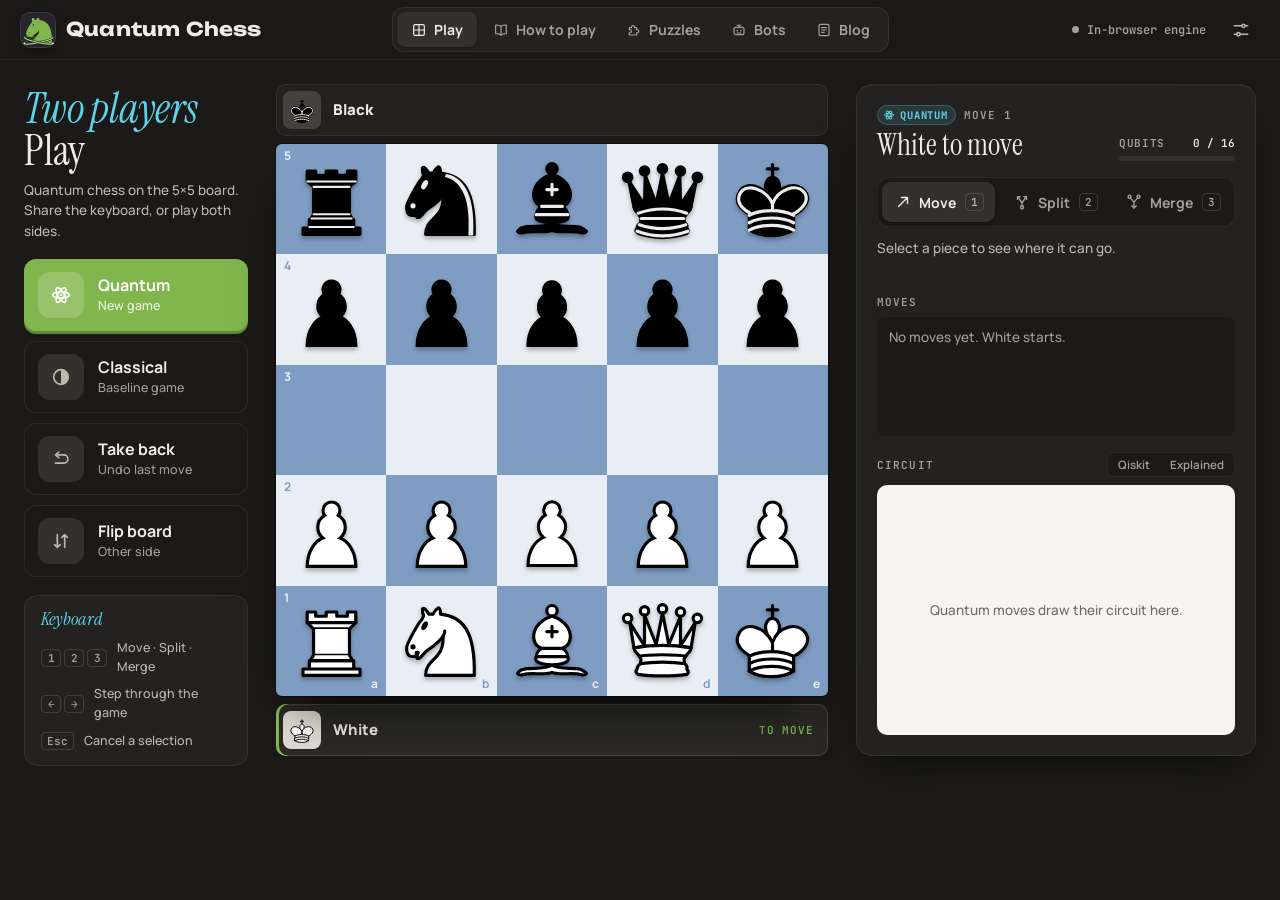
==== commit 64aa429f: "Logo: tucked-ribbon green knight in the top bar and as the tab icon Two quantum ribbons wrap the kni" ====
--- a/web/index.html
+++ b/web/index.html
@@ -4,6 +4,7 @@
 <meta charset="utf-8">
 <meta name="viewport" content="width=device-width, initial-scale=1">
 <title>Quantum Chess 5×5</title>
+<link rel="icon" type="image/svg+xml" href="img/favicon.svg">
 <link rel="preconnect" href="https://fonts.googleapis.com">
 <link rel="preconnect" href="https://fonts.gstatic.com" crossorigin>
 <link rel="stylesheet" href="https://fonts.googleapis.com/css2?family=Manrope:wght@400;500;600;700;800&family=Instrument+Serif:ital@0;1&family=JetBrains+Mono:wght@400;600&family=Unbounded:wght@600;700&display=swap">
@@ -62,7 +63,7 @@
 
 <header class="topbar">
   <a class="brand" href="#play" aria-label="Quantum Chess home">
-    <span class="mark" aria-hidden="true"><img src="pieces/wN.svg" alt=""></span>
+    <span class="mark" aria-hidden="true"><img class="logo-dark" src="img/logo-dark.svg" alt=""><img class="logo-light" src="img/logo-light.svg" alt=""></span>
     <span class="wordmark">Quantum&nbsp;Chess</span>
   </a>
   <nav class="nav" aria-label="Sections">
--- a/web/style.css
+++ b/web/style.css
@@ -77,9 +77,13 @@
 .brand { display: flex; align-items: center; gap: 10px; color: var(--text); text-decoration: none; justify-self: start; }
 /* logo: the knight in superposition (same cyan/pink fringe as pieces on the board) on a dark tile */
 .mark { width: 36px; height: 36px; border-radius: 10px; display: grid; place-items: center; flex: none;
-  background: linear-gradient(145deg, #34313c, #1f1e23); box-shadow: inset 0 0 0 1px rgba(255, 255, 255, 0.09), 0 4px 12px -4px rgba(0, 0, 0, 0.6); }
-.mark img { width: 25px; height: 25px; filter: drop-shadow(-1.8px 0 0 rgba(95, 212, 232, 0.95)) drop-shadow(1.8px 0 0 rgba(255, 118, 184, 0.9)); transition: filter 0.25s; }
-.brand:hover .mark img { filter: drop-shadow(-2.6px 0 0 rgba(95, 212, 232, 0.95)) drop-shadow(2.6px 0 0 rgba(255, 118, 184, 0.9)); }
+  background: #26252b; box-shadow: inset 0 0 0 1px rgba(255, 255, 255, 0.09), 0 4px 12px -4px rgba(0, 0, 0, 0.6); }
+.mark img { width: 32px; height: 32px; transition: transform 0.2s; }
+.brand:hover .mark img { transform: scale(1.06); }
+.mark .logo-light { display: none; }
+html[data-ui="light"] .mark { background: #fff; box-shadow: inset 0 0 0 1px var(--hair), 0 4px 12px -6px rgba(60, 45, 25, 0.3); }
+html[data-ui="light"] .mark .logo-dark { display: none; }
+html[data-ui="light"] .mark .logo-light { display: block; }
 .wordmark { font: 700 19px/1 "Unbounded", var(--ui); letter-spacing: 0.01em; display: flex; align-items: baseline; gap: 6px; }
 .wordmark small { font: 700 11px var(--mono); color: var(--q-cyan); background: rgba(95, 212, 232, 0.1); padding: 2px 6px; border-radius: 5px; letter-spacing: 0.02em; }
 
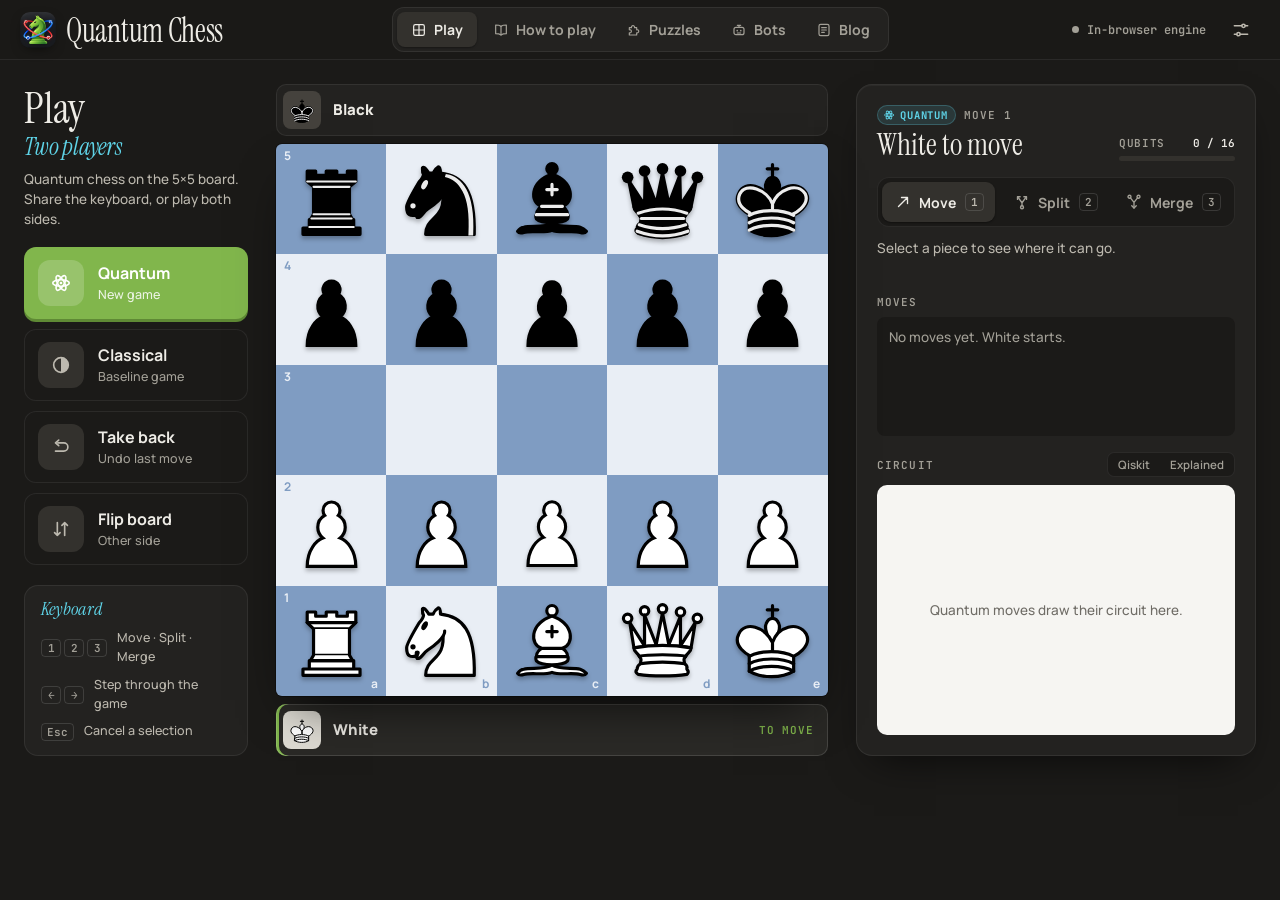
==== commit 2b4a8546: "Logo: the supplied 3D knight-and-orbits artwork, dark and light tiles, as the mark and tab icon The " ====
--- a/web/index.html
+++ b/web/index.html
@@ -4,7 +4,7 @@
 <meta charset="utf-8">
 <meta name="viewport" content="width=device-width, initial-scale=1">
 <title>Quantum Chess 5×5</title>
-<link rel="icon" type="image/svg+xml" href="img/favicon.svg">
+<link rel="icon" type="image/png" href="img/favicon.png">
 <link rel="preconnect" href="https://fonts.googleapis.com">
 <link rel="preconnect" href="https://fonts.gstatic.com" crossorigin>
 <link rel="stylesheet" href="https://fonts.googleapis.com/css2?family=Manrope:wght@400;500;600;700;800&family=Instrument+Serif:ital@0;1&family=JetBrains+Mono:wght@400;600&family=Unbounded:wght@600;700&display=swap">
@@ -63,7 +63,7 @@
 
 <header class="topbar">
   <a class="brand" href="#play" aria-label="Quantum Chess home">
-    <span class="mark" aria-hidden="true"><img class="logo-dark" src="img/logo-dark.svg" alt=""><img class="logo-light" src="img/logo-light.svg" alt=""></span>
+    <span class="mark" aria-hidden="true"><img class="logo-dark" src="img/logo-dark.png" alt=""><img class="logo-light" src="img/logo-light.png" alt=""></span>
     <span class="wordmark">Quantum&nbsp;Chess</span>
   </a>
   <nav class="nav" aria-label="Sections">
--- a/web/style.css
+++ b/web/style.css
@@ -77,14 +77,15 @@
 .brand { display: flex; align-items: center; gap: 10px; color: var(--text); text-decoration: none; justify-self: start; }
 /* logo: the knight in superposition (same cyan/pink fringe as pieces on the board) on a dark tile */
 .mark { width: 36px; height: 36px; border-radius: 10px; display: grid; place-items: center; flex: none;
-  background: #26252b; box-shadow: inset 0 0 0 1px rgba(255, 255, 255, 0.09), 0 4px 12px -4px rgba(0, 0, 0, 0.6); }
-.mark img { width: 32px; height: 32px; transition: transform 0.2s; }
+  background: none; box-shadow: none; }
+.mark img { width: 36px; height: 36px; border-radius: 10px; transition: transform 0.2s; box-shadow: 0 4px 12px -4px rgba(0, 0, 0, 0.6); }
 .brand:hover .mark img { transform: scale(1.06); }
 .mark .logo-light { display: none; }
-html[data-ui="light"] .mark { background: #fff; box-shadow: inset 0 0 0 1px var(--hair), 0 4px 12px -6px rgba(60, 45, 25, 0.3); }
+html[data-ui="light"] .mark { background: none; box-shadow: none; }
+html[data-ui="light"] .mark img { box-shadow: 0 4px 12px -6px rgba(60, 45, 25, 0.35), inset 0 0 0 1px var(--hair); }
 html[data-ui="light"] .mark .logo-dark { display: none; }
 html[data-ui="light"] .mark .logo-light { display: block; }
-.wordmark { font: 700 19px/1 "Unbounded", var(--ui); letter-spacing: 0.01em; display: flex; align-items: baseline; gap: 6px; }
+.wordmark { font: 400 30px/1 var(--display); letter-spacing: -0.01em; display: flex; align-items: baseline; gap: 6px; transform: scaleY(1.18); transform-origin: left center; }
 .wordmark small { font: 700 11px var(--mono); color: var(--q-cyan); background: rgba(95, 212, 232, 0.1); padding: 2px 6px; border-radius: 5px; letter-spacing: 0.02em; }
 
 .nav { display: flex; gap: 2px; padding: 4px; background: var(--surface); border: 1px solid var(--hair); border-radius: 12px; }
@@ -306,14 +307,16 @@
 .article b, .article strong { color: var(--text); font-weight: 700; }
 .article h1 { font: 400 clamp(38px, 5vw, 56px)/1.04 var(--display); color: var(--text); margin: 10px 0 18px; letter-spacing: -0.01em; }
 .article h1 em { color: var(--q-cyan); }
-.article .eyebrow { font-size: 26px; color: var(--q-cyan); }
+.article .eyebrow { font-size: 24px; color: var(--q-cyan); margin-bottom: 0; }
+.article h1 + .eyebrow { margin: -10px 0 18px; }
+.article .eyebrow.small { font-size: 18px; margin-bottom: 6px; }
 .article h2 { font: 400 34px/1.15 var(--display); color: var(--text); margin: 64px 0 14px; scroll-margin-top: 90px; }
 .article h3 { font: 700 17px var(--ui); color: var(--text); margin: 28px 0 6px; }
 .eyebrow { font: italic 400 22px/1.1 var(--display); letter-spacing: 0.01em; color: var(--q-cyan); margin: 0 0 2px; }
 /* page titles: one serif headline at one size on every page; the descriptive words in cyan italic, the name in white */
-.page-title { font: 400 34px/1.12 var(--display); color: var(--text); margin: 0 0 8px; letter-spacing: -0.005em; }
-.page-title em { font-style: italic; color: var(--q-cyan); }
-.article .page-eyebrow { font-size: 34px; margin-bottom: 0; }
+.page-title { font: 400 36px/1.1 var(--display); color: var(--text); margin: 0 0 8px; letter-spacing: -0.005em; display: flex; flex-direction: column; gap: 3px; }
+.page-title em { order: 1; font: italic 400 24px/1.15 var(--display); color: var(--q-cyan); }
+
 .lede { font-size: 20px; line-height: 1.6; color: var(--text); margin: 0 0 8px; }
 .secno { display: none; font: 600 12px var(--mono); letter-spacing: 0.1em; color: var(--text-3); margin-bottom: 6px; }
 .byline { display: flex; align-items: center; gap: 16px; margin: 22px 0 6px; padding: 16px 0; border-top: 1px solid var(--hair); border-bottom: 1px solid var(--hair); font-size: 14px; }
@@ -684,8 +687,7 @@
   .pzp-num { font-size: 28px; }
   .pz-strip { gap: 8px; }
   .pz-group { padding: 10px 12px; }
-  .pz-tile { width: 32px; height: 32px; font-size: 13px; }
-  .pz-tile.endless { height: 32px; }
+  .pz-tile { height: 30px; font-size: 13px; }
 }
 
 /* author photo: cropped to the face, round, with a thin ring that lifts it off the dark page */
